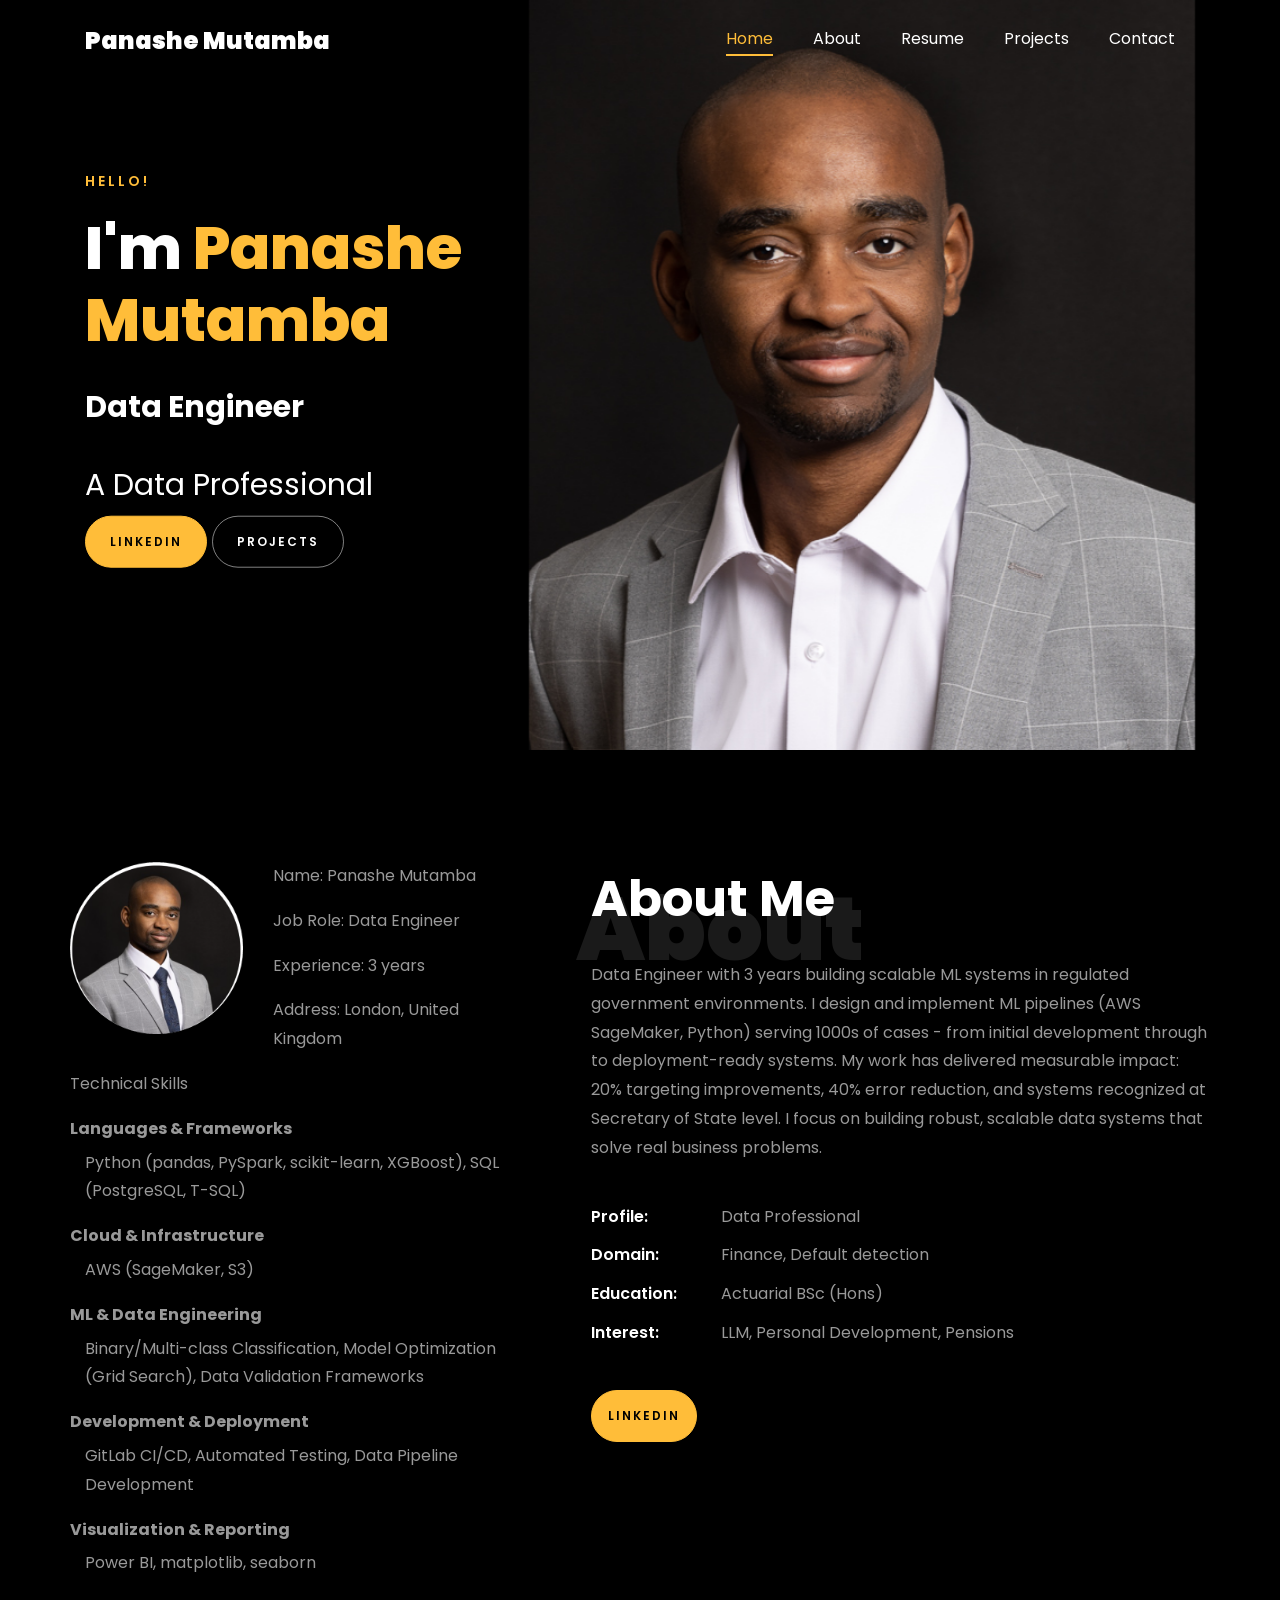
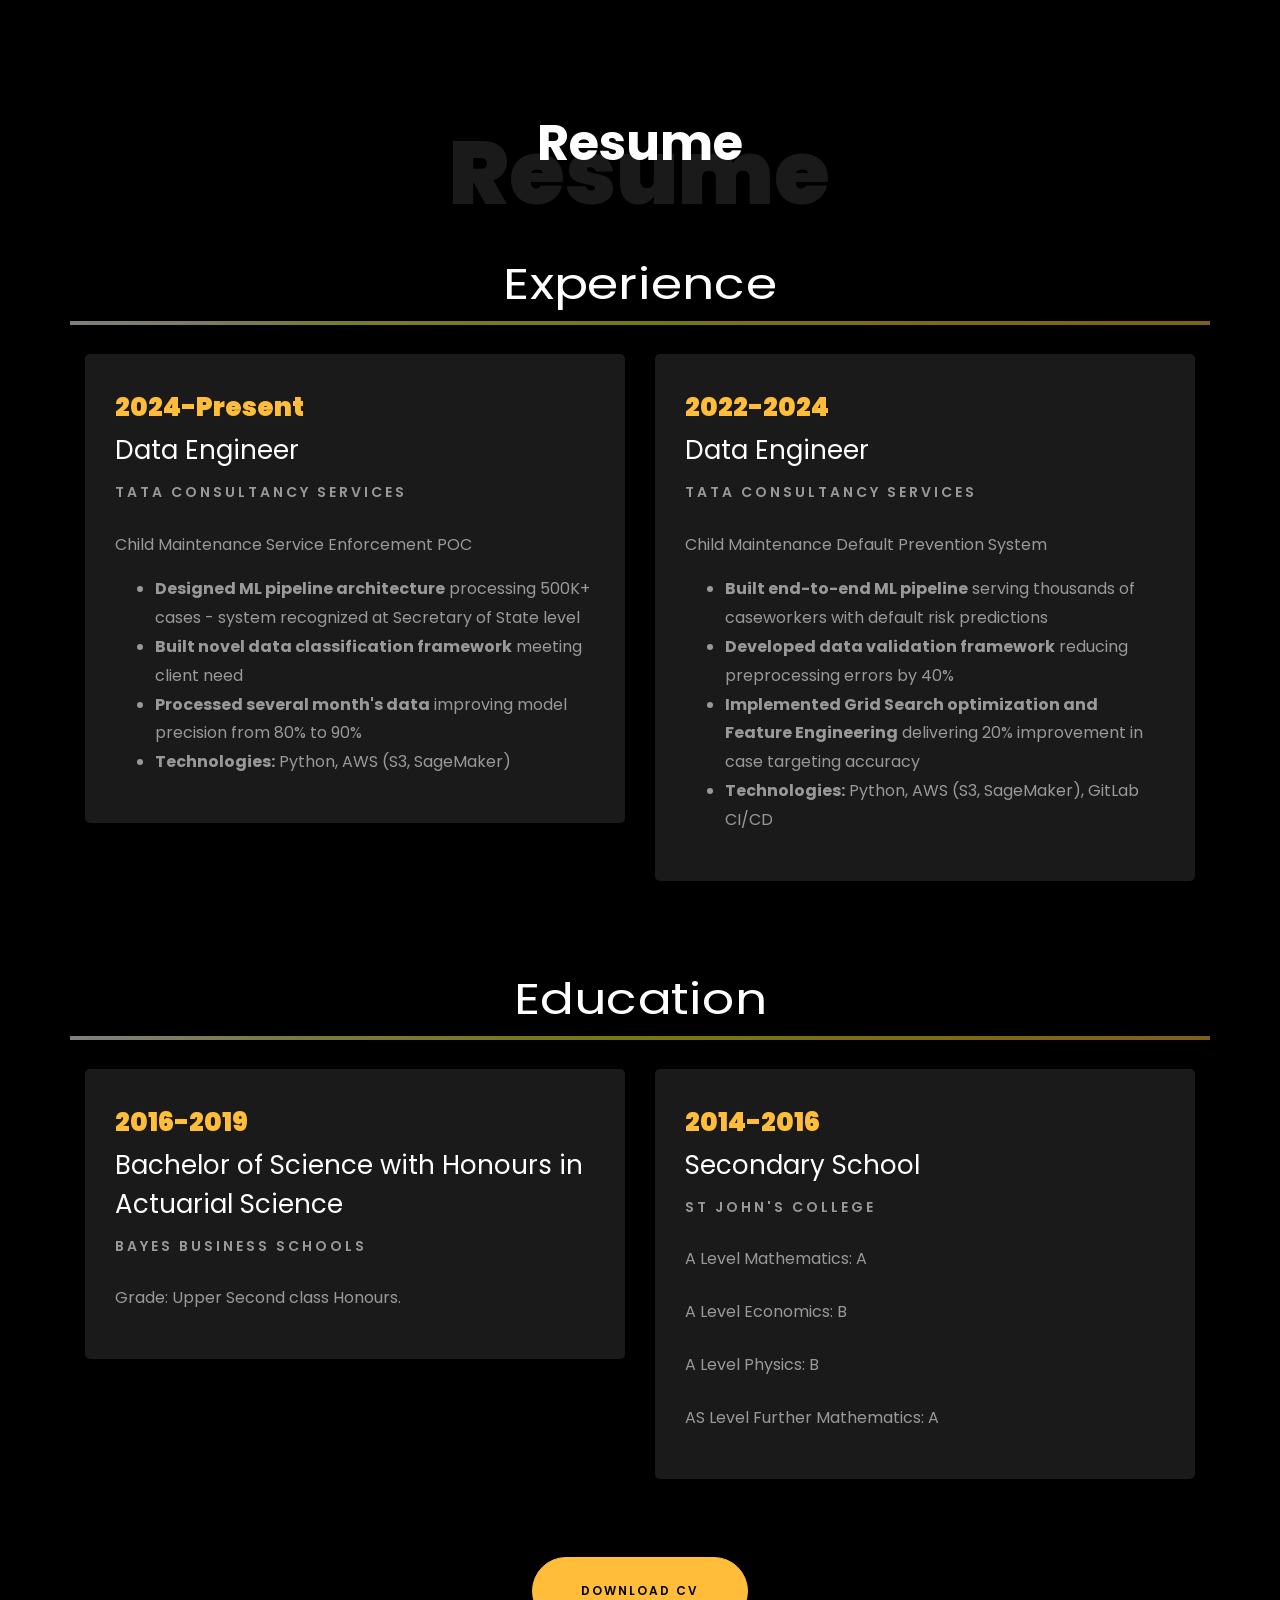
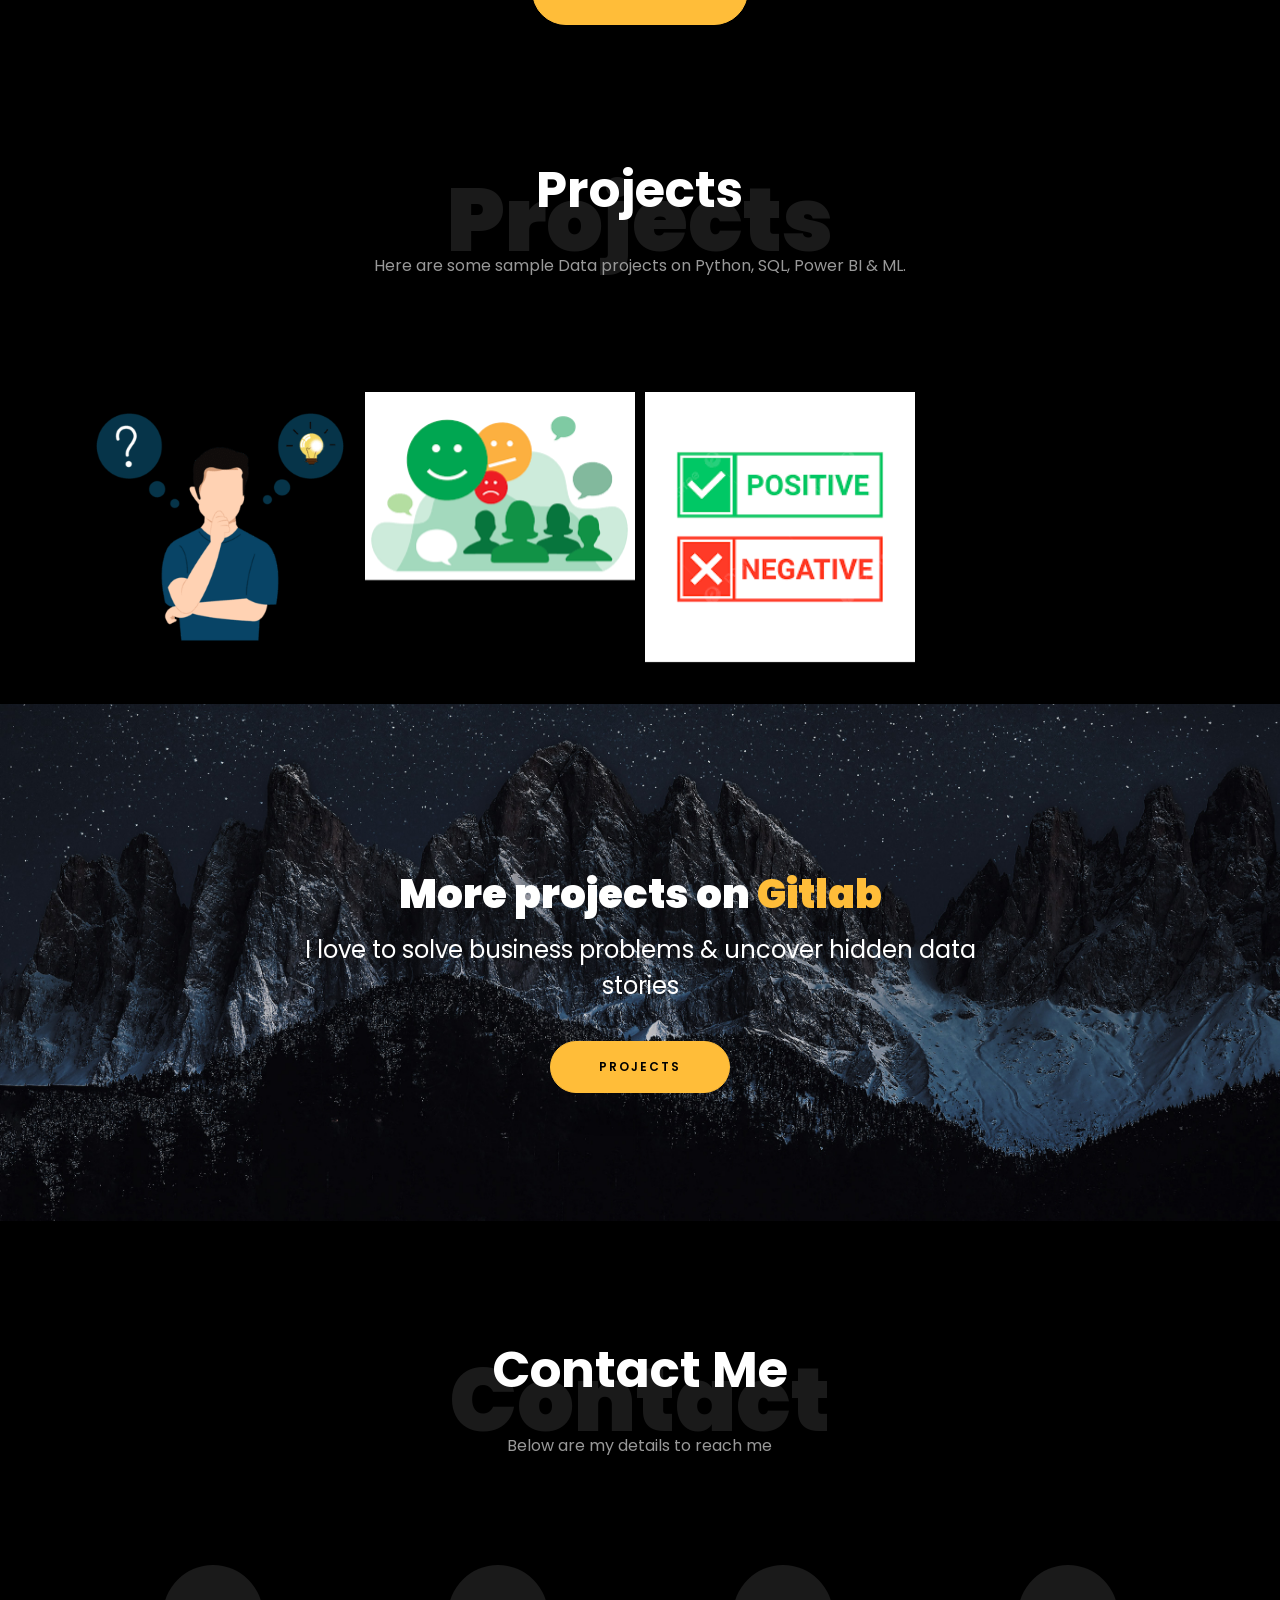
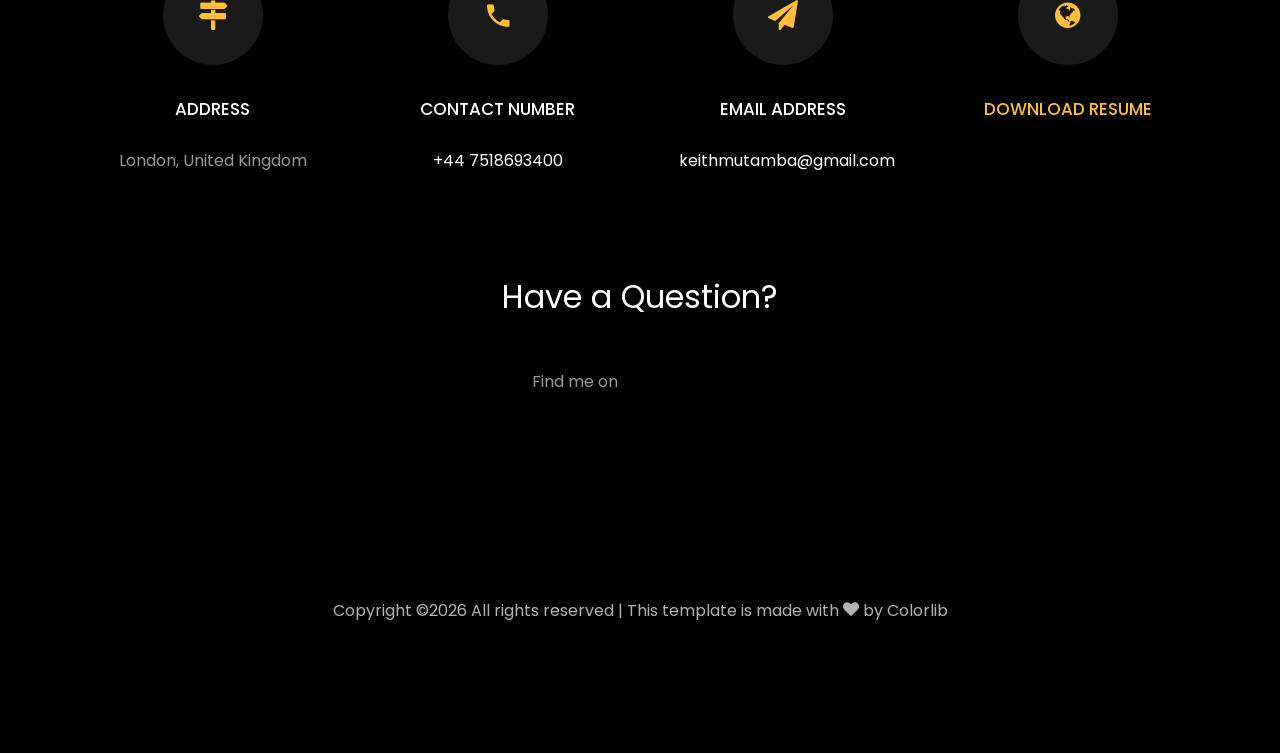
==== index.html @ e5b7847e "Update index.html" ====
<!DOCTYPE html>
<html lang="en">
  <head>
    <title>Panashe Mutamba Portfolio</title>
    <meta charset="utf-8">
    <meta name="viewport" content="width=device-width, initial-scale=1, shrink-to-fit=no">
    
    <link href="https://fonts.googleapis.com/css?family=Poppins:100,200,300,400,500,600,700,800,900" rel="stylesheet">

    <link rel="stylesheet" href="css/open-iconic-bootstrap.min.css">
    <link rel="stylesheet" href="css/animate.css">
    
    <link rel="stylesheet" href="css/owl.carousel.min.css">
    <link rel="stylesheet" href="css/owl.theme.default.min.css">
    <link rel="stylesheet" href="css/magnific-popup.css">

    <link rel="stylesheet" href="css/aos.css">

    <link rel="stylesheet" href="css/ionicons.min.css">
    
    <link rel="stylesheet" href="css/flaticon.css">
    <link rel="stylesheet" href="css/icomoon.css">
    <link rel="stylesheet" href="css/style.css">



<style>

	/*======================================
	//--//-->   ABOUT
	======================================*/

	.about-mf .box-shadow-full {
	  padding-top: 4rem;
	  padding-bottom: 4rem;
	}

	.about-mf .about-img {
	  margin-bottom: 2rem;
	}

	.about-mf .about-img img {
	  margin-left: 10px;
	}


	.skill-mf .progress {
	  /* background-color: #cde1f8; */
	  margin: .5rem 0 1.2rem 0;
	  border-radius: 0;
	  height: .7rem;
	}

	.skill-mf .progress .progress-bar {
	  height: .7rem;
	  background-color: #ffbd39;
	}


	/* Animation styles */
	#typing-animation {
	  position: relative;
	  font-size: 30px;
	  font-weight: bold;
	  color: rgb(255, 255, 255);
	  overflow: hidden;
	  white-space: nowrap;
	  animation: typing 3s steps(20, end) infinite;
	}

	#typing-animation:before {
	  content: "";
	  /* position: absolute; */
	  top: 0;
	  left: 0;
	  width: 0;
	  height: 100%;
	  background-color: #ccc;
	  animation: typing-cursor 0.5s ease-in-out infinite;
	}

	@keyframes typing {
	  from {
	    width: 0;
	  }
	  to {
	    width: 100%;
	  }
	}

	@keyframes typing-cursor {
	  from {
	    width: 5px;
	  }
	  to {
	    width: 0;
	  }
	}


	/* project image zoom effect */

	.zoom-effect {
	  overflow: hidden;
	  transition: transform 0.3s ease-out;
	}

	.zoom-effect:hover {
	  transform: scale(1.1);
	}


</style>


  </head>
  <body data-spy="scroll" data-target=".site-navbar-target" data-offset="300">
	  
	  
    <nav class="navbar navbar-expand-lg navbar-dark ftco_navbar ftco-navbar-light site-navbar-target" id="ftco-navbar">
	    <div class="container">
	      <a class="navbar-brand" href="index.html">Panashe Mutamba</a>
	      <button class="navbar-toggler js-fh5co-nav-toggle fh5co-nav-toggle" type="button" data-toggle="collapse" data-target="#ftco-nav" aria-controls="ftco-nav" aria-expanded="false" aria-label="Toggle navigation">
	        <span class="oi oi-menu"></span> Menu
	      </button>

	      <div class="collapse navbar-collapse" id="ftco-nav">
	        <ul class="navbar-nav nav ml-auto">
	          <li class="nav-item"><a href="#home-section" class="nav-link"><span>Home</span></a></li>
	          <li class="nav-item"><a href="#about-section" class="nav-link"><span>About</span></a></li>
	          <li class="nav-item"><a href="#resume-section" class="nav-link"><span>Resume</span></a></li>
	          <li class="nav-item"><a href="#project-section" class="nav-link"><span>Projects</span></a></li>
	          <li class="nav-item"><a href="#contact-section" class="nav-link"><span>Contact</span></a></li>
	        </ul>
	      </div>
	    </div>
	  </nav>
	  <section id="home-section" class="hero">
		  <div class="home-slider  owl-carousel">
	       <div class="slider-item ">
	      	<div class="overlay"></div>
	         <div class="container">
	          <div class="row d-md-flex no-gutters slider-text align-items-end justify-content-end" data-scrollax-parent="true">
	          	<div class="one-third js-fullheight order-md-last img" style="background-image:url(./bg_2.jpg);">
	          	 <div class="overlay"></div>
	          	</div>
		          <div class="one-forth d-flex  align-items-center ftco-animate" data-scrollax=" properties: { translateY: '70%' }">
		          	<div class="text">
		          		<span class="subheading">Hello!</span>
			            <h1 class="mb-4 mt-3">I'm <span>Panashe Mutamba</span></h1>

						<!-- Element to contain animated typing -->
						<span id="typing-animation"></span>

						<script>

						// Initialize the typing animation
						const typingAnimationElement = document.getElementById('typing-animation');

						// Create an array of typing text
						const typingTexts = [
						'Data Engineer',
						'ML Systems Builder',
						'Always learning',
						];

						// Create a function to display the typing animation for a given text
						function playTypingAnimation(text) {
						// Loop through each character and add it to the element
						for (let i = 0; i < text.length; i++) {
							setTimeout(() => {
							typingAnimationElement.textContent += text[i];
							}, i * 200); // Increase the delay to slow down the typing animation
						}

						// Once the animation is complete, reset the text and start over
						setTimeout(() => {
							typingAnimationElement.textContent = '';
							playTypingAnimation(typingTexts[(typingTexts.indexOf(text) + 1) % typingTexts.length]);
						}, text.length * 200);
						}

						// Start the typing animation loop
						playTypingAnimation(typingTexts[0]);

						</script>

						<br>
						<br>
			            <h2>A Data Professional</h2>
						<!-- <h2 class="d-flex" style="margin-bottom: 0">With over 5 years of experience</h2> -->
						<!-- <br> -->
			            <p><a href="https://www.linkedin.com/in/panashe-mutamba-51619b173" class="btn btn-primary py-3 px-4">LinkedIn</a> 
							<a href="https://gitlab.com/keithmutamba/" class="btn btn-white btn-outline-white py-3 px-4">Projects</a></p>
		            </div>
		          </div>
	        	</div>
	        </div>
	      </div>
		</div>
    </section>



    <section class="ftco-about img ftco-section ftco-no-pb" id="about-section">
    	<div class="container">
			<div class="row">
				<div class="row d-flex align-items-stretch">
				<!-- <div class="row d-flex"> -->
					<div class="col-md-6 col-lg-5 d-flex">
						<div class="img-about img d-flex align-items-stretch">
							<div class="overlay">
								<div class="row">
									<div class="col-sm-6 col-md-5">
									  <div class="about-img">
										<img src="./about-me.png" class="img-fluid rounded b-shadow-a" alt="">
									  </div>
									</div>
									<!-- Details next to profile image -->
									<div class="col-sm-6 col-md-7">
									  <div class="about-info">
										<p><span class="title-s">Name: </span> <span>Panashe Mutamba</span></p>
										<p><span class="title-s">Job Role: </span> <span>Data Engineer</span></p>
										<p><span class="title-s">Experience: </span> <span>3 years</span></p>
										<p><span class="title-s">Address: </span> <span>London, United Kingdom</span></p>
									  </div>
									</div>
								  </div>

								<div class="skill-mf">
									<p class="title-s">Technical Skills</p>
    
									    <span><strong>Languages & Frameworks</strong></span>
									    <p style="margin-left: 15px; margin-top: 5px;">Python (pandas, PySpark, scikit-learn, XGBoost), SQL (PostgreSQL, T-SQL)</p>
									    
									    <span><strong>Cloud & Infrastructure</strong></span>
									    <p style="margin-left: 15px; margin-top: 5px;">AWS (SageMaker, S3)</p>
									    
									    <span><strong>ML & Data Engineering</strong></span>
									    <p style="margin-left: 15px; margin-top: 5px;">Binary/Multi-class Classification, Model Optimization (Grid Search), Data Validation Frameworks</p>
									    
									    <span><strong>Development & Deployment</strong></span>
									    <p style="margin-left: 15px; margin-top: 5px;">GitLab CI/CD, Automated Testing, Data Pipeline Development</p>
									    
									    <span><strong>Visualization & Reporting</strong></span>
									    <p style="margin-left: 15px; margin-top: 5px;">Power BI, matplotlib, seaborn</p>

								</div>
							</div>
						</div>
					</div>
					
					<div class="col-md-6 col-lg-7 pl-lg-5 pb-5">
						<div class="row justify-content-start pb-3">
							<div class="col-md-12 heading-section ftco-animate">
								
								<h1 class="big">About</h1>
								<h2 class="mb-4">About Me</h2>
								
								<p>Data Engineer with 3 years building scalable ML systems in regulated 
government environments. I design and implement ML pipelines (AWS SageMaker, Python) serving 1000s of cases - from initial development through to deployment-ready 
systems. My work has delivered measurable impact: 20% targeting improvements, 40% error 
reduction, and systems recognized at Secretary of State level. I focus on building robust, 
scalable data systems that solve real business problems.</p>
								<ul class="about-info mt-4 px-md-0 px-2">
									<li class="d-flex"><span>Profile:</span> <span>Data Professional</span></li>
									<li class="d-flex"><span>Domain:</span> <span>Finance, Default detection</span></li>
									<li class="d-flex"><span>Education:</span> <span>Actuarial BSc (Hons)</span></li>
									<li class="d-flex"><span>Interest:</span> <span>LLM, Personal Development, Pensions</span></li>
									
								</ul>
							</div>
						</div>


						<div class="counter-wrap ftco-animate d-flex mt-md-3">
							<div class="text">
								
								<p><a href="https://www.linkedin.com/in/panashe-mutamba-51619b173" class="btn btn-primary py-3 px-3">LinkedIn</a></p>
							</div>
						</div>
					</div>
				</div>
			</div>
		</div>
    </section>



	
    <section class="ftco-section ftco-no-pb" id="resume-section">
    	<div class="container">
    		<div class="row justify-content-center pb-5">
          <div class="col-md-10 heading-section text-center ftco-animate">
          	<h1 class="big big-2">Resume</h1>
            <h2 class="mb-4">Resume</h2>

		           
           </div>
        </div>

			<div class="row">
				<h1 class="big-4">Experience</h1>
				<div class="underline"></div>
			</div>
			<br>
			
			<div class="row">
					<div class="col-md-6">
						<div class="resume-wrap ftco-animate">
							<span class="date">2024-Present</span>
							<h2>Data Engineer</h2>
							<span class="position">Tata Consultancy Services</span>
							<p class="mt-4">Child Maintenance Service Enforcement POC
								<ul>
									<li><strong>Designed ML pipeline architecture</strong> processing 500K+ cases - system recognized at Secretary of State level</li>
							        <li><strong>Built novel data classification framework</strong> meeting client need</li>
							        <li><strong>Processed several month's data</strong> improving model precision from 80% to 90%</li>
							        <li><strong>Technologies:</strong> Python, AWS (S3, SageMaker)</li>
								</ul>
							</p>
						</div>

					</div>

					<div class="col-md-6">
						<div class="resume-wrap ftco-animate">
							<span class="date">2022-2024</span>
							<h2>Data Engineer</h2>
							<span class="position">Tata Consultancy Services</span>
							<p class="mt-4"> Child Maintenance Default Prevention System  
								<ul>
							 <li><strong>Built end-to-end ML pipeline</strong> serving thousands of caseworkers with default risk predictions</li>
					        <li><strong>Developed data validation framework</strong> reducing preprocessing errors by 40%</li>
					        <li><strong>Implemented Grid Search optimization and Feature Engineering</strong> delivering 20% improvement in case targeting accuracy</li>
					        <li><strong>Technologies:</strong> Python, AWS (S3, SageMaker), GitLab CI/CD</li>
					 		
								</ul>
							</p>
						</div>

					</div>
				</div>

			<br>
			<br>

			<div class="row">
				<h1 class="big-4">Education</h1>
				<div class="underline"></div>
			</div>
			<br>
		
			<div class="row">
    			<div class="col-md-6">
    				<div class="resume-wrap ftco-animate">
    					<span class="date">2016-2019</span>
    					<h2>Bachelor of Science with Honours in Actuarial Science</h2>
    					<span class="position">Bayes Business Schools</span>
    					<p class="mt-4">Grade: Upper Second class Honours.</p>
    				</div>
    			</div>

    			<div class="col-md-6">
    				<div class="resume-wrap ftco-animate">
    					<span class="date">2014-2016</span>
    					<h2>Secondary School</h2>
    					<span class="position">St John's College</span>
    					<p class="mt-4">A Level Mathematics: A</p>
					<p class="mt-4">A Level Economics: B</p>
					<p class="mt-4">A Level Physics: B</p>
					<p class="mt-4">AS Level Further Mathematics: A</p>
    				</div>
				</div>
    		</div>

    		<div class="row justify-content-center mt-5">
    			<div class="col-md-6 text-center ftco-animate">
    				<p><a href="./panashe_mutamba_cv.pdf" class="btn btn-primary py-4 px-5">Download CV</a></p>
    			</div>
    		</div>
    	</div>
    </section>
  

    <section class="ftco-section" id="project-section">
      <div class="container">
        <div class="row justify-content-center mb-5 pb-5">
          <div class="col-md-7 heading-section text-center ftco-animate">
            <h1 class="big big-2">Projects</h1>
            <h2 class="mb-4">Projects</h2>
            <p>Here are some sample Data projects on Python, SQL, Power BI & ML.</p>
          </div>
        </div>
        <!-- CARDS GRID -->
        <div class="grid">

		
        	
				  <!-- CARD 1 -->
				  <div class="item">
				    <a href="https://gitlab.com/keithmutamba/nlp-tokenizer-analysis.git" class="d-block content set-custom-card">
		          <img src="images/thinking.png" class="img-fluid" alt="img">
		          <div class="set-overlay-card">
		           	<h3 class="heading set-f-25"><strong>NLP Review Token Analysi</strong></h3>
		          </div>
				 </a>
				  </div>
					  
				  <!-- CARD 2 -->
				  <div class="item">
				    <a href="https://gitlab.com/keithmutamba/llm-sentiment-analysis.gits" class="d-block content set-custom-card">
		          <img src="images/sentiment_analysis.png" class="img-fluid" alt="img">
		          <div class="set-overlay-card">
		           	<h3 class="heading set-f-25"><strong>LLM Review Sentiment Analysis</strong></h3>
		          </div>
				    </a>
				  </div>
				  <!-- CARD 3 -->
		                  <div class="item">
				    <a href="https://gitlab.com/keithmutamba/llm-sentiment-analysis-explainable-ai" class="d-block content set-custom-card">
		          <img src="images/positive_negative.png" class="img-fluid" alt="img">
		          <div class="set-overlay-card">
		           	<h3 class="heading set-f-25"><strong>LLM Review Sentiment Analysis Explainable AI</strong></h3>
		          </div>
				    </a>
				  </div>
				  
				  
				  
				</div>
	  	</div>
    </section>

	
	
	  <div class="ftco-section ftco-hireme img margin-top" style="background-image: url(images/bg_1.jpg)">
			<!-- <div class="container"> -->
				<div class="row justify-content-center">
					<div class="col-md-7 ftco-animate text-center">
						<h2>More projects on<span> Gitlab  </span> </h2>
						<div class="heading"> <h4> I love to solve business problems &amp; uncover hidden data stories </h4>
						<br>
						<p><a href="https://gitlab.com/keithmutamba/" class="btn btn-primary py-3 px-5">Projects</a></p>
						</div>
					</div>
				</div>
			<!-- </div> -->
		</div>
	</section>



    <section class="ftco-section contact-section ftco-no-pb" id="contact-section">
      <div class="container">
      	<div class="row justify-content-center mb-5 pb-3">
          <div class="col-md-7 heading-section text-center ftco-animate">
            <h1 class="big big-2">Contact</h1>
            <h2 class="mb-4">Contact Me</h2>
            <p>Below are my details to reach me</p>
          </div>
        </div>

        <div class="row d-flex contact-info mb-5">
          <div class="col-md-6 col-lg-3 d-flex ftco-animate">
          	<div class="align-self-stretch box p-4 text-center">
          		<div class="icon d-flex align-items-center justify-content-center">
          			<span class="icon-map-signs"></span>
          		</div>
          		<h3 class="mb-4">Address</h3>
	            <p>London, United Kingdom</p>
	          </div>
          </div>
          <div class="col-md-6 col-lg-3 d-flex ftco-animate">
          	<div class="align-self-stretch box p-4 text-center">
          		<div class="icon d-flex align-items-center justify-content-center">
          			<span class="icon-phone2"></span>
          		</div>
          		<h3 class="mb-4">Contact Number</h3>
	            <p><a href="tel://0101010101">+44 7518693400</a></p>
	          </div>
          </div>
          <div class="col-md-6 col-lg-3 d-flex ftco-animate">
          	<div class="align-self-stretch box p-4 text-center">
          		<div class="icon d-flex align-items-center justify-content-center">
          			<span class="icon-paper-plane"></span>
          		</div>
          		<h3 class="mb-4">Email Address</h3>
	            <p><a href="mailto:info@yoursite.com">keithmutamba@gmail.com</a></p>
	          </div>
          </div>
          <div class="col-md-6 col-lg-3 d-flex ftco-animate">
          	<div class="align-self-stretch box p-4 text-center">
          		<div class="icon d-flex align-items-center justify-content-center">
          			<span class="icon-globe"></span>
          		</div>
          		<h3 class="mb-4"><a href="./panashe_mutamba_cv.pdf">Download Resume</a></h3>
	           
	          </div>
          </div>

		  <div class="container">
			<br>
			<br>
			<div class="row justify-content-center">
				<div class="col-md-7 ftco-animate text-center">
					<h2>Have a<span> Question?  </span> </h2>
				</div>
			</div>
				<br>
					<ul class="ftco-footer-social list-unstyled d-flex justify-content-center align-items-center mb-0">
					  <li class="ftco-animate normal-txt">Find me on  </li>
					  <li class="ftco-animate"><a href="https://www.linkedin.com/in/panashe-mutamba-51619b173"><span class="icon-linkedin"></span></a></li>  
					  <li class="ftco-animate"><a href="https://gitlab.com/keithmutamba/"><span class="icon-gitlab"></span></a></li>  
					
					</ul>
				<br>
		   </div>
   </div>
 </section>


 
	
    <footer class="ftco-footer ftco-section">
		<div class="container">
		  <div class="row">
			<div class="col-md-12 text-center">
  
			  <p><!-- Link back to Colorlib can't be removed. Template is licensed under CC BY 3.0. -->
	Copyright &copy;<script>document.write(new Date().getFullYear());</script> All rights reserved | This template is made with <i class="icon-heart color-danger" aria-hidden="true"></i> by <a href="https://colorlib.com" target="_blank">Colorlib</a>
	<!-- Link back to Colorlib can't be removed. Template is licensed under CC BY 3.0. --></p>
			</div>
		  </div>
		</div>
	  </footer>


  <!-- loader -->
  <div id="ftco-loader" class="show fullscreen"><svg class="circular" width="48px" height="48px"><circle class="path-bg" cx="24" cy="24" r="22" fill="none" stroke-width="4" stroke="#eeeeee"/><circle class="path" cx="24" cy="24" r="22" fill="none" stroke-width="4" stroke-miterlimit="10" stroke="#F96D00"/></svg></div>


  <script src="js/jquery.min.js"></script>
  <script src="js/jquery-migrate-3.0.1.min.js"></script>
  <script src="js/popper.min.js"></script>
  <script src="js/bootstrap.min.js"></script>
  <script src="js/jquery.easing.1.3.js"></script>
  <script src="js/jquery.waypoints.min.js"></script>
  <script src="js/jquery.stellar.min.js"></script>
  <script src="js/owl.carousel.min.js"></script>
  <script src="js/jquery.magnific-popup.min.js"></script>
  <script src="js/aos.js"></script>
  <script src="js/jquery.animateNumber.min.js"></script>
  <script src="js/scrollax.min.js"></script>
  
  <script src="js/main.js"></script>
   <script>
   	function resizeGridItem(item){
		  grid = document.getElementsByClassName("grid")[0];
		  rowHeight = parseInt(window.getComputedStyle(grid).getPropertyValue('grid-auto-rows'));
		  rowGap = parseInt(window.getComputedStyle(grid).getPropertyValue('grid-row-gap'));
		  rowSpan = Math.ceil((item.querySelector('.content').getBoundingClientRect().height+rowGap)/(rowHeight+rowGap));
		    item.style.gridRowEnd = "span "+rowSpan;
		}

		function resizeAllGridItems(){
		  allItems = document.getElementsByClassName("item");
		  for(x=0;x<allItems.length;x++){
		    resizeGridItem(allItems[x]);
		  }
		}

		function resizeInstance(instance){
			item = instance.elements[0];
		  resizeGridItem(item);
		}

		window.onload = resizeAllGridItems();
		window.addEventListener("resize", resizeAllGridItems);

		allItems = document.getElementsByClassName("item");
		for(x=0;x<allItems.length;x++){
		  imagesLoaded( allItems[x], resizeInstance);
		}
   </script>
  </body>
</html>
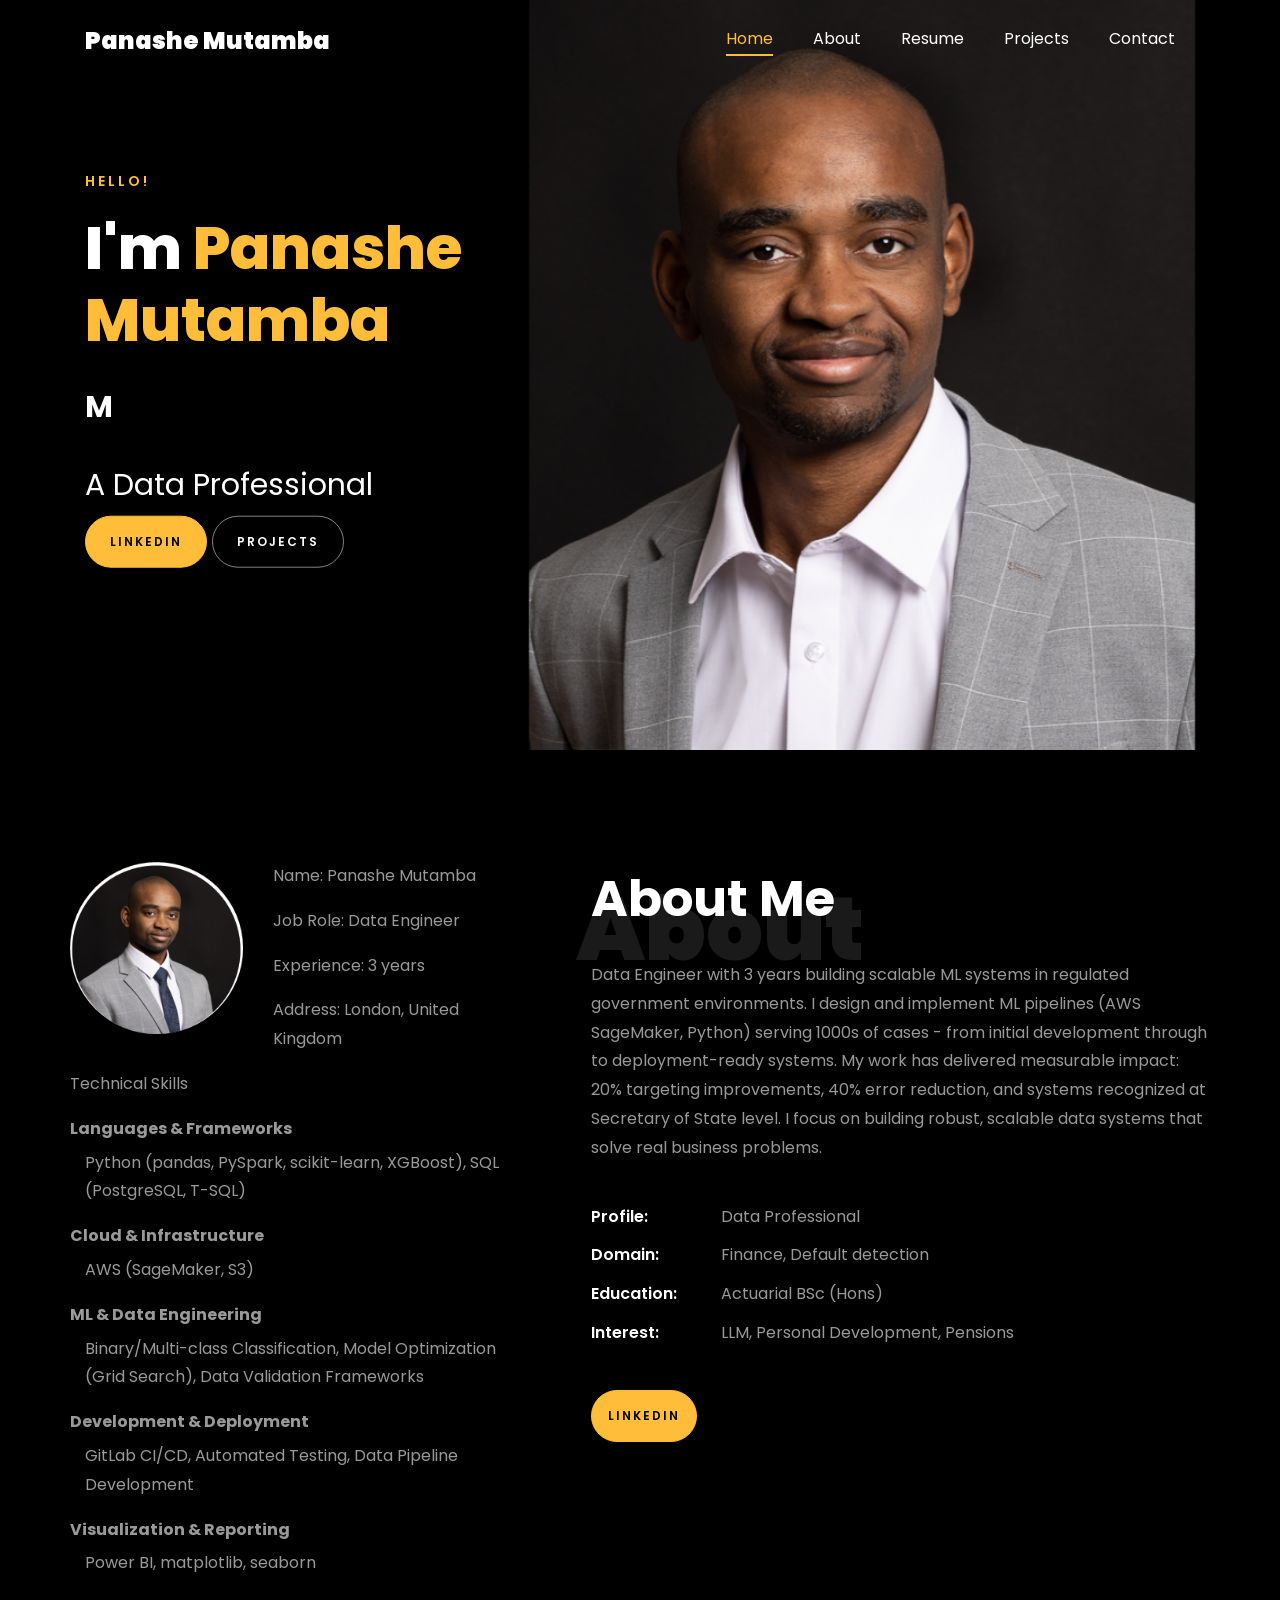
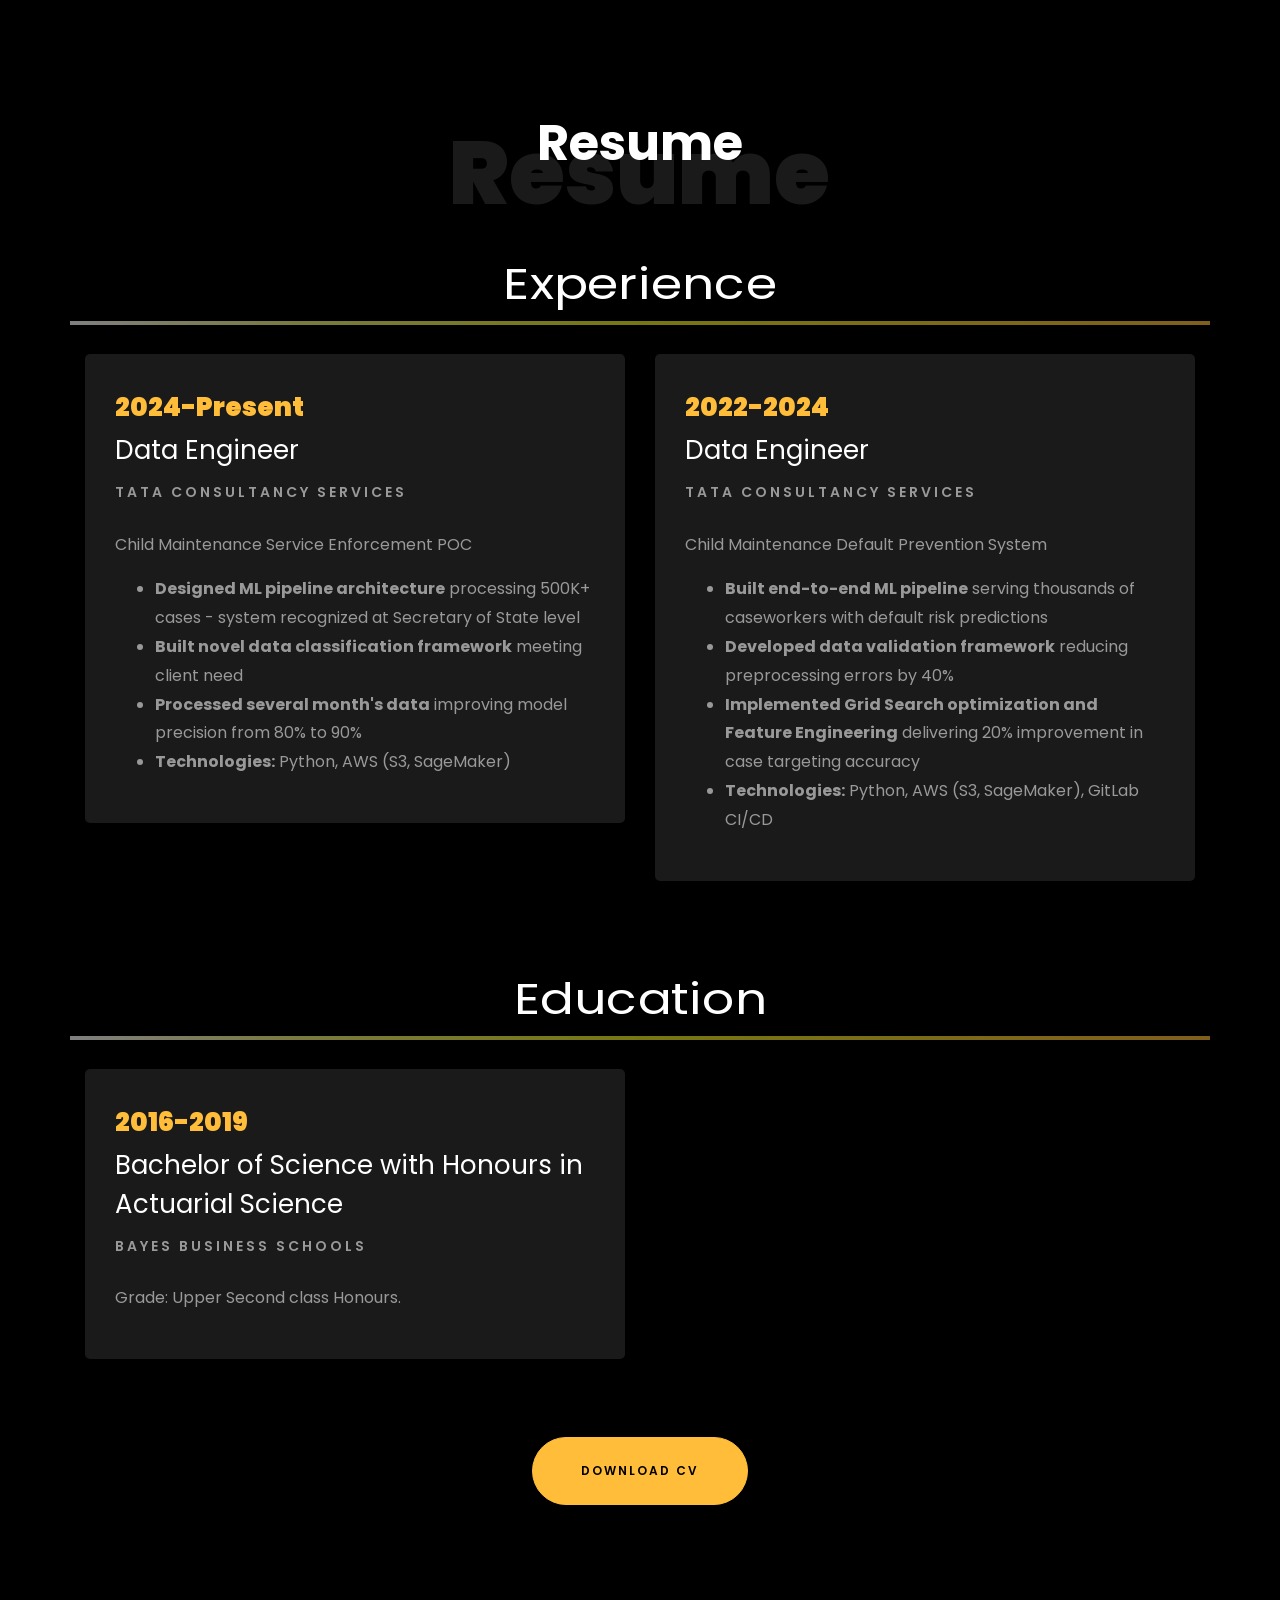
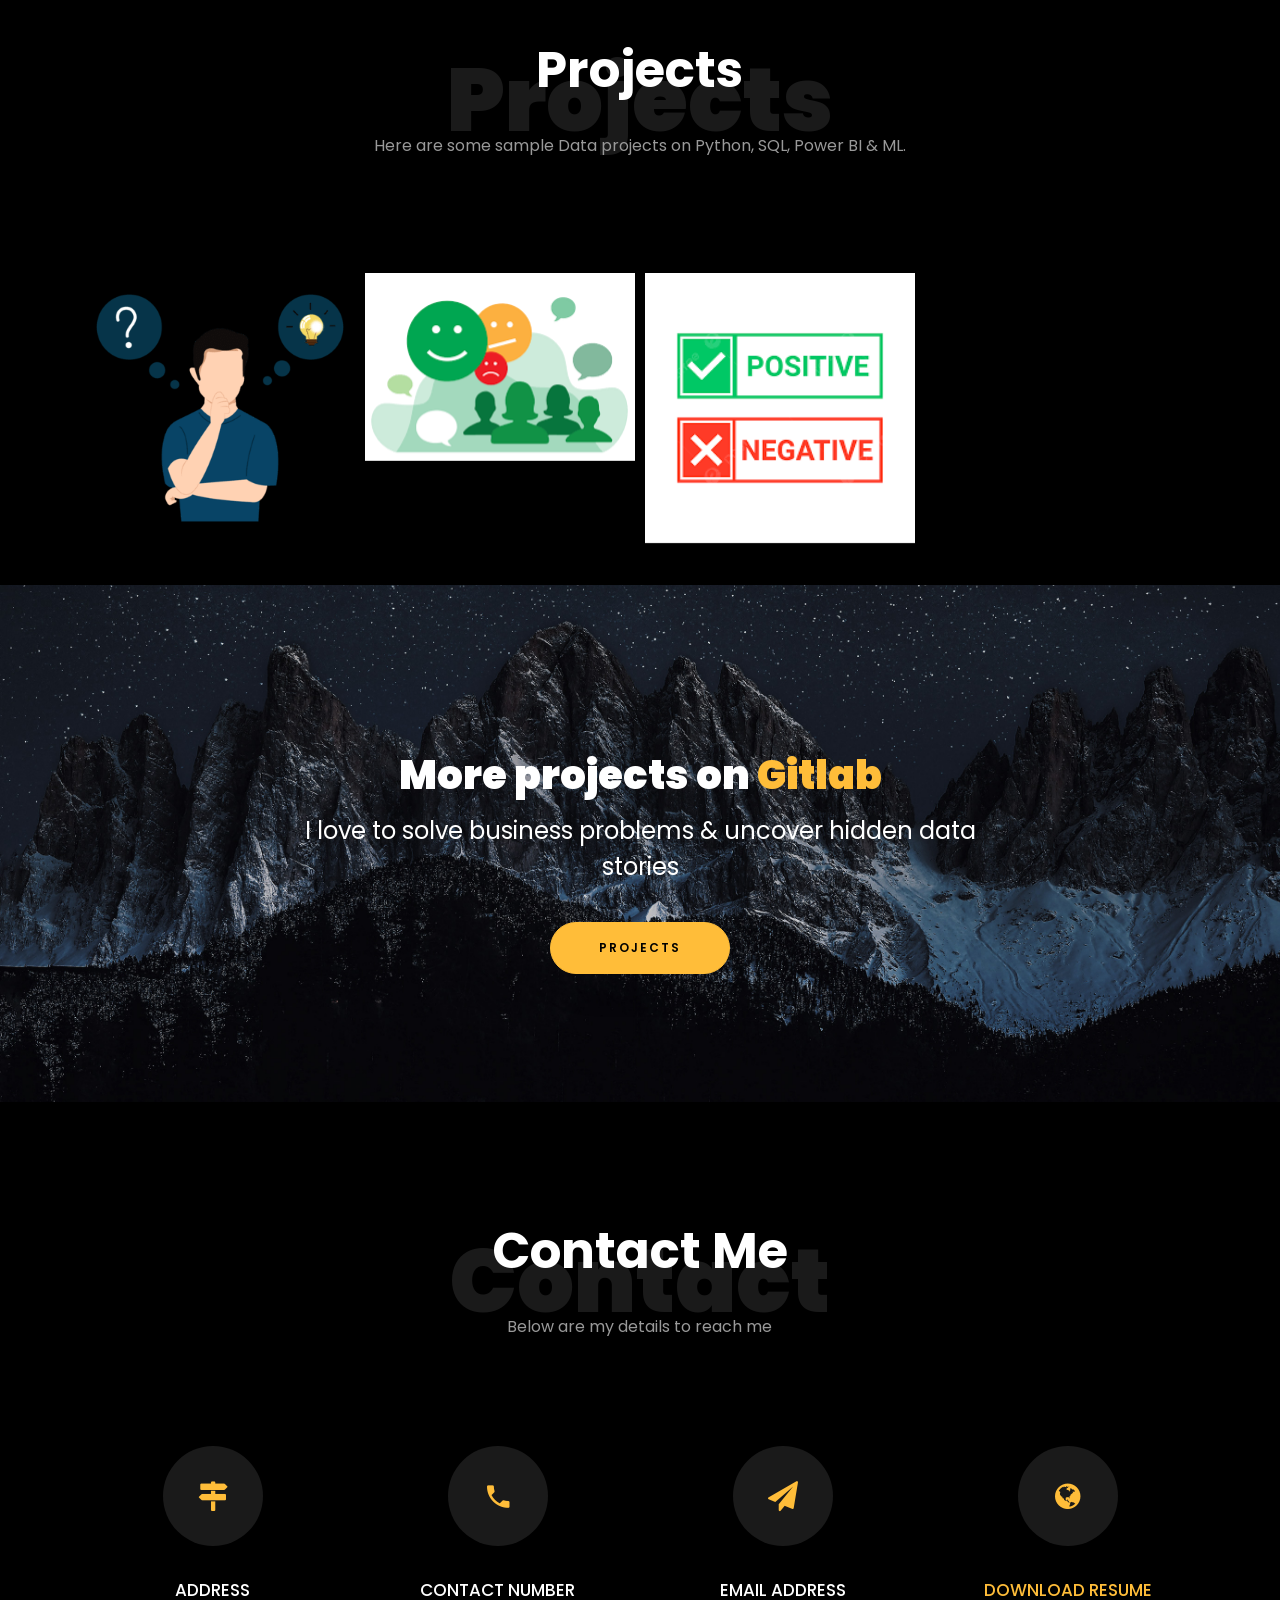
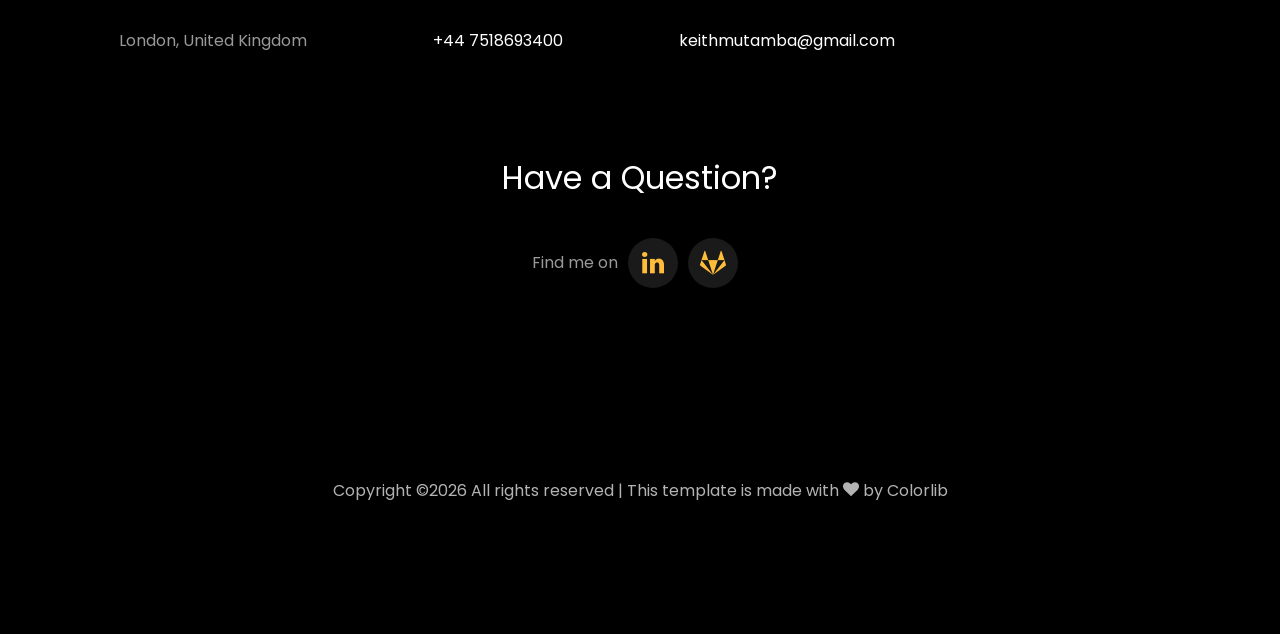
==== commit 02f3f906: "Update index.html" ====
--- a/index.html
+++ b/index.html
@@ -361,17 +361,7 @@
     				</div>
     			</div>
 
-    			<div class="col-md-6">
-    				<div class="resume-wrap ftco-animate">
-    					<span class="date">2014-2016</span>
-    					<h2>Secondary School</h2>
-    					<span class="position">St John's College</span>
-    					<p class="mt-4">A Level Mathematics: A</p>
-					<p class="mt-4">A Level Economics: B</p>
-					<p class="mt-4">A Level Physics: B</p>
-					<p class="mt-4">AS Level Further Mathematics: A</p>
-    				</div>
-				</div>
+    			
     		</div>
 
     		<div class="row justify-content-center mt-5">
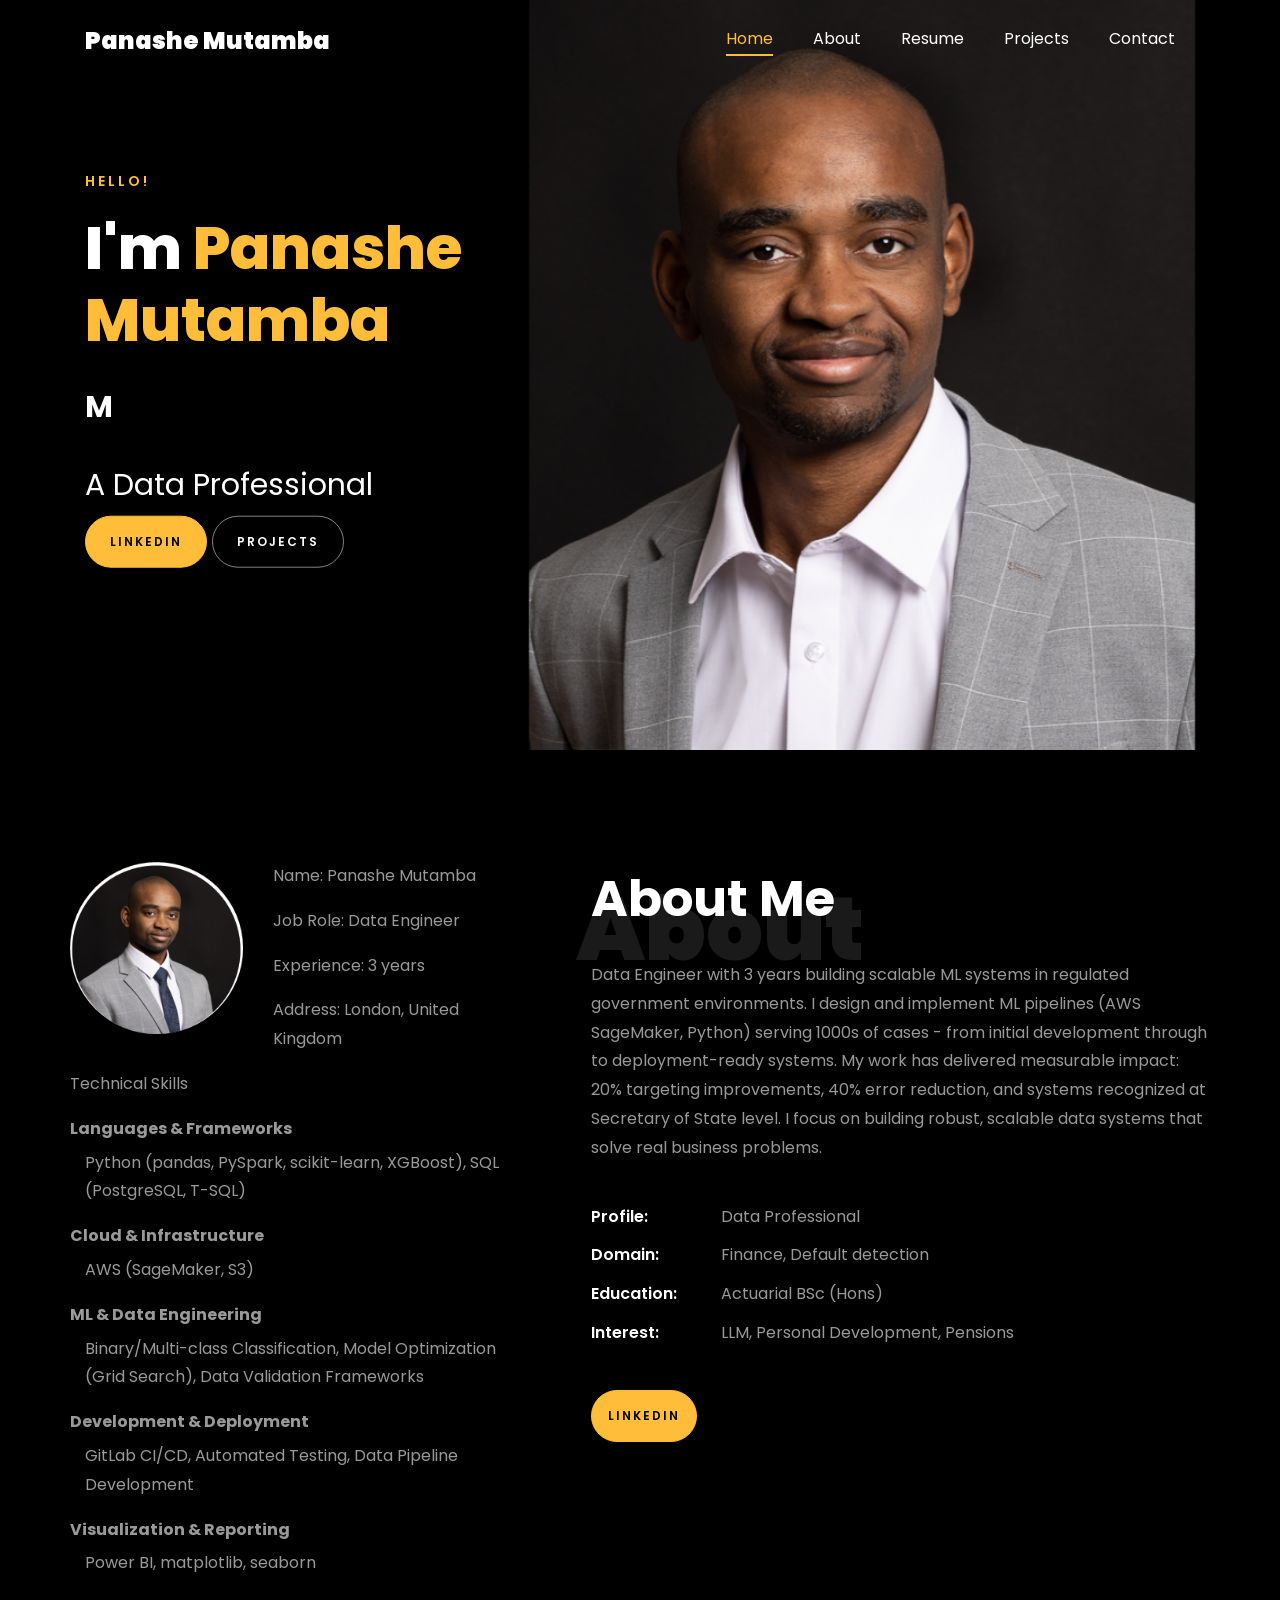
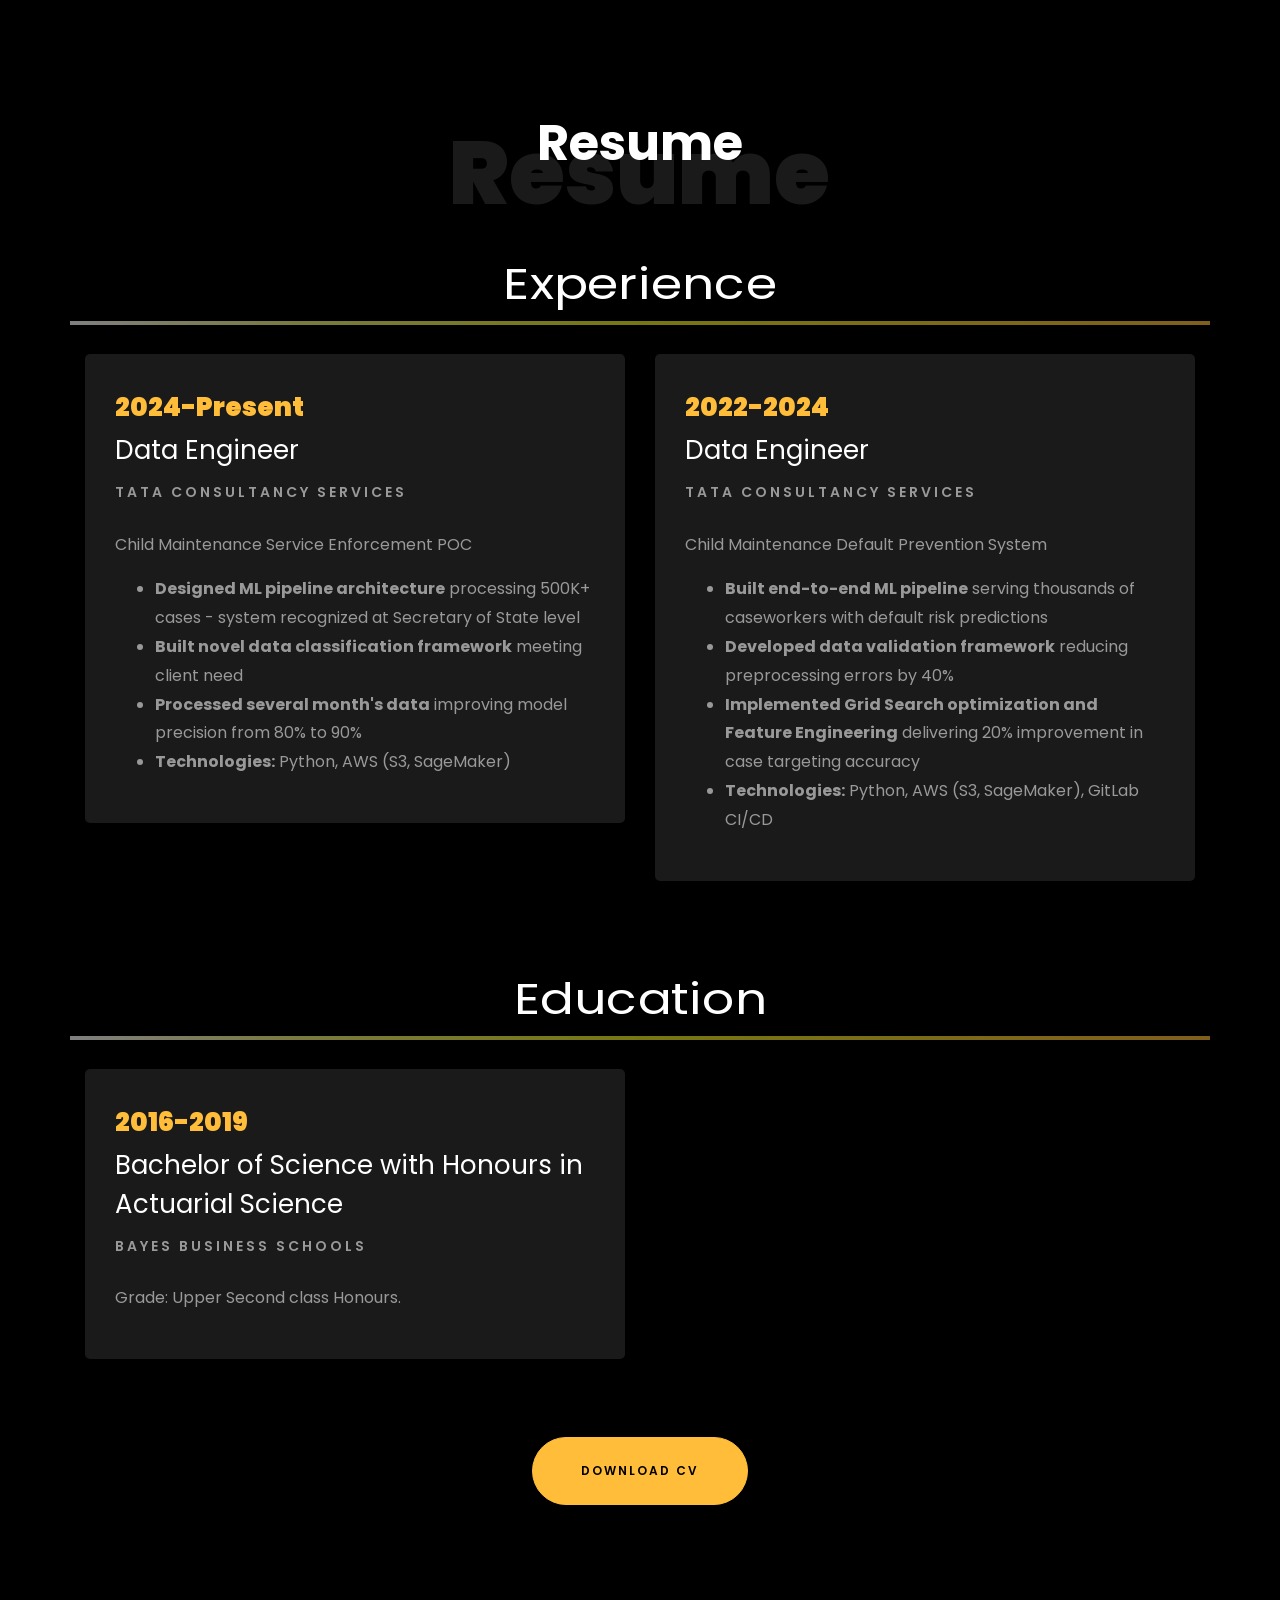
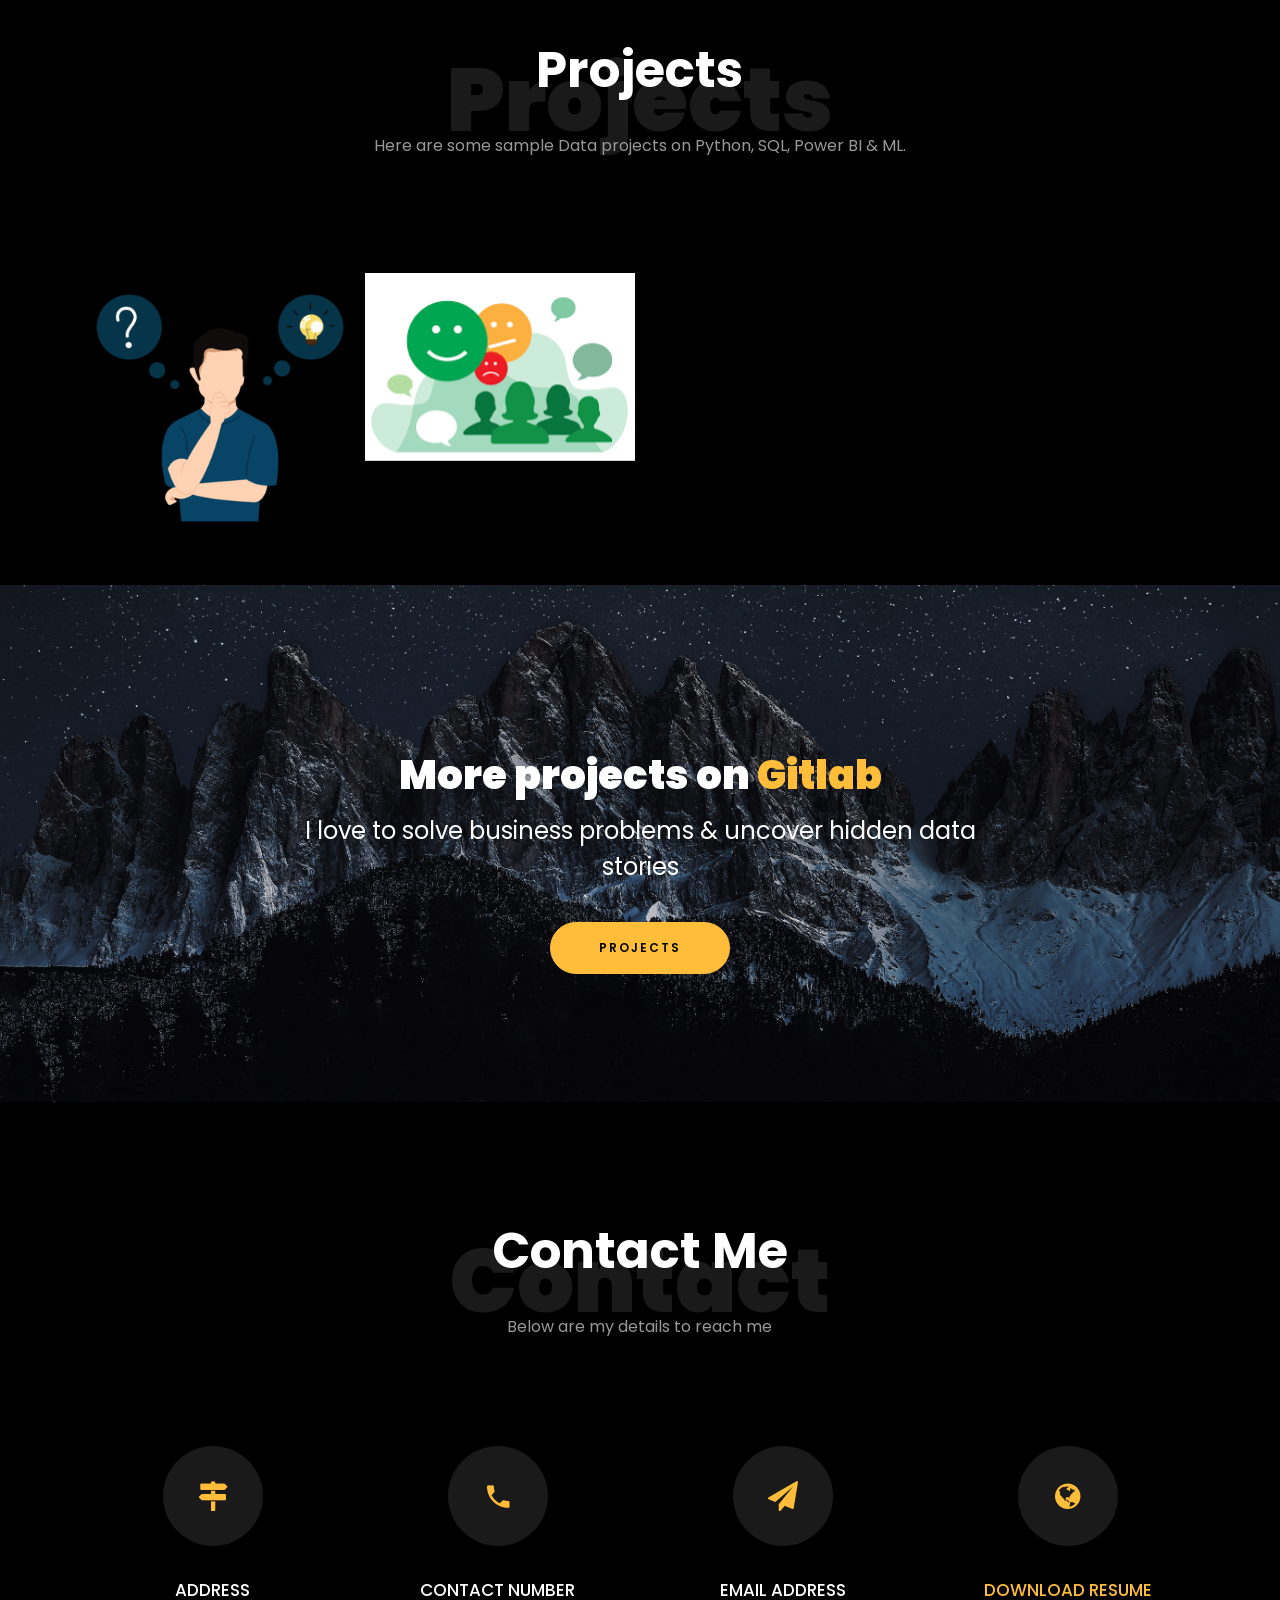
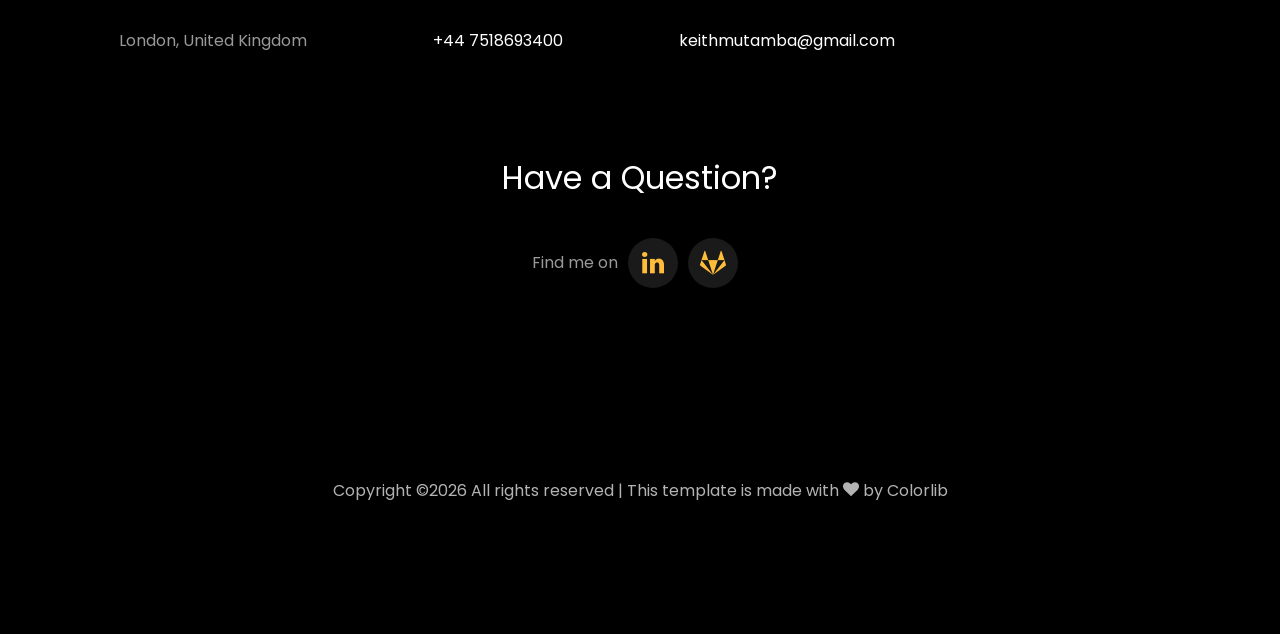
==== commit a92ea6d1: "Update index.html" ====
--- a/index.html
+++ b/index.html
@@ -392,7 +392,7 @@
 				    <a href="https://gitlab.com/keithmutamba/nlp-tokenizer-analysis.git" class="d-block content set-custom-card">
 		          <img src="images/thinking.png" class="img-fluid" alt="img">
 		          <div class="set-overlay-card">
-		           	<h3 class="heading set-f-25"><strong>NLP Review Token Analysi</strong></h3>
+		           	<h3 class="heading set-f-25"><strong>LLM AI Agent</strong></h3>
 		          </div>
 				 </a>
 				  </div>
@@ -402,19 +402,11 @@
 				    <a href="https://gitlab.com/keithmutamba/llm-sentiment-analysis.gits" class="d-block content set-custom-card">
 		          <img src="images/sentiment_analysis.png" class="img-fluid" alt="img">
 		          <div class="set-overlay-card">
-		           	<h3 class="heading set-f-25"><strong>LLM Review Sentiment Analysis</strong></h3>
+		           	<h3 class="heading set-f-25"><strong>LLM RAG Implementation</strong></h3>
 		          </div>
 				    </a>
 				  </div>
-				  <!-- CARD 3 -->
-		                  <div class="item">
-				    <a href="https://gitlab.com/keithmutamba/llm-sentiment-analysis-explainable-ai" class="d-block content set-custom-card">
-		          <img src="images/positive_negative.png" class="img-fluid" alt="img">
-		          <div class="set-overlay-card">
-		           	<h3 class="heading set-f-25"><strong>LLM Review Sentiment Analysis Explainable AI</strong></h3>
-		          </div>
-				    </a>
-				  </div>
+				  
 				  
 				  
 				  
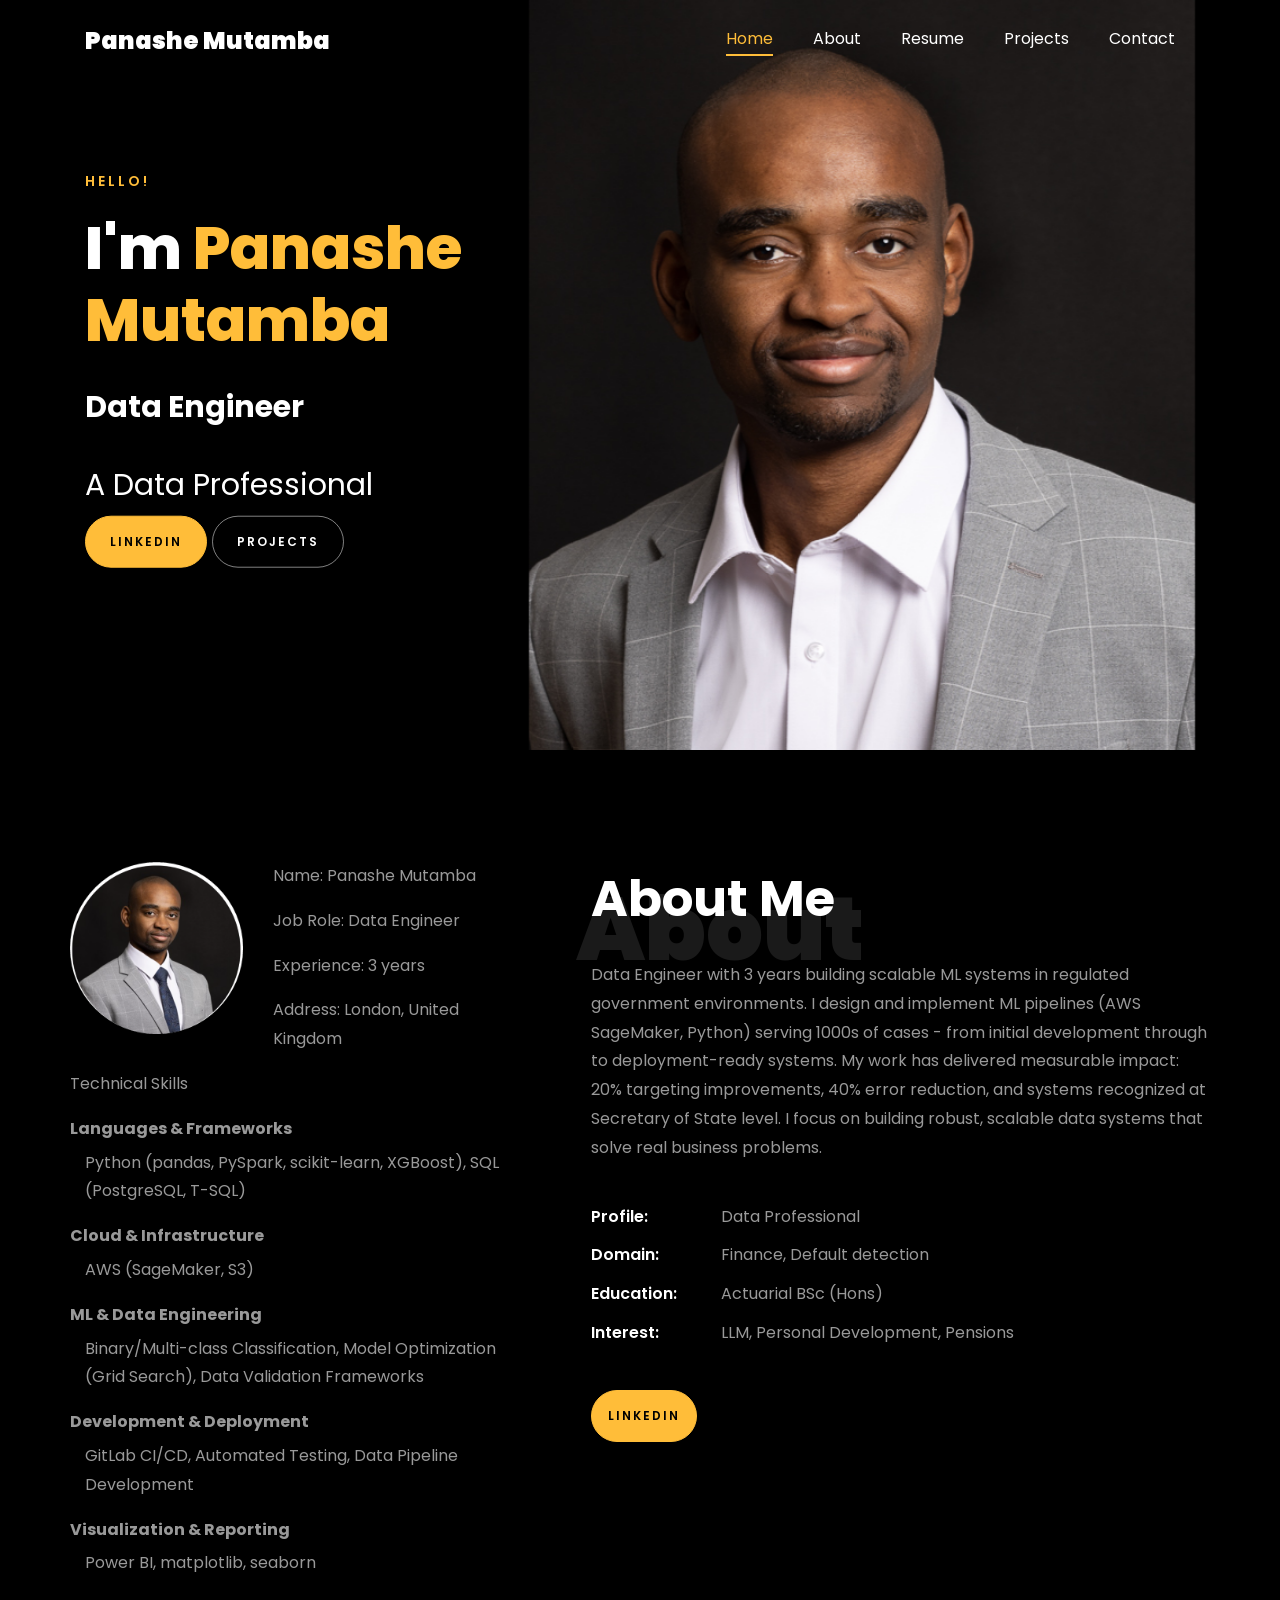
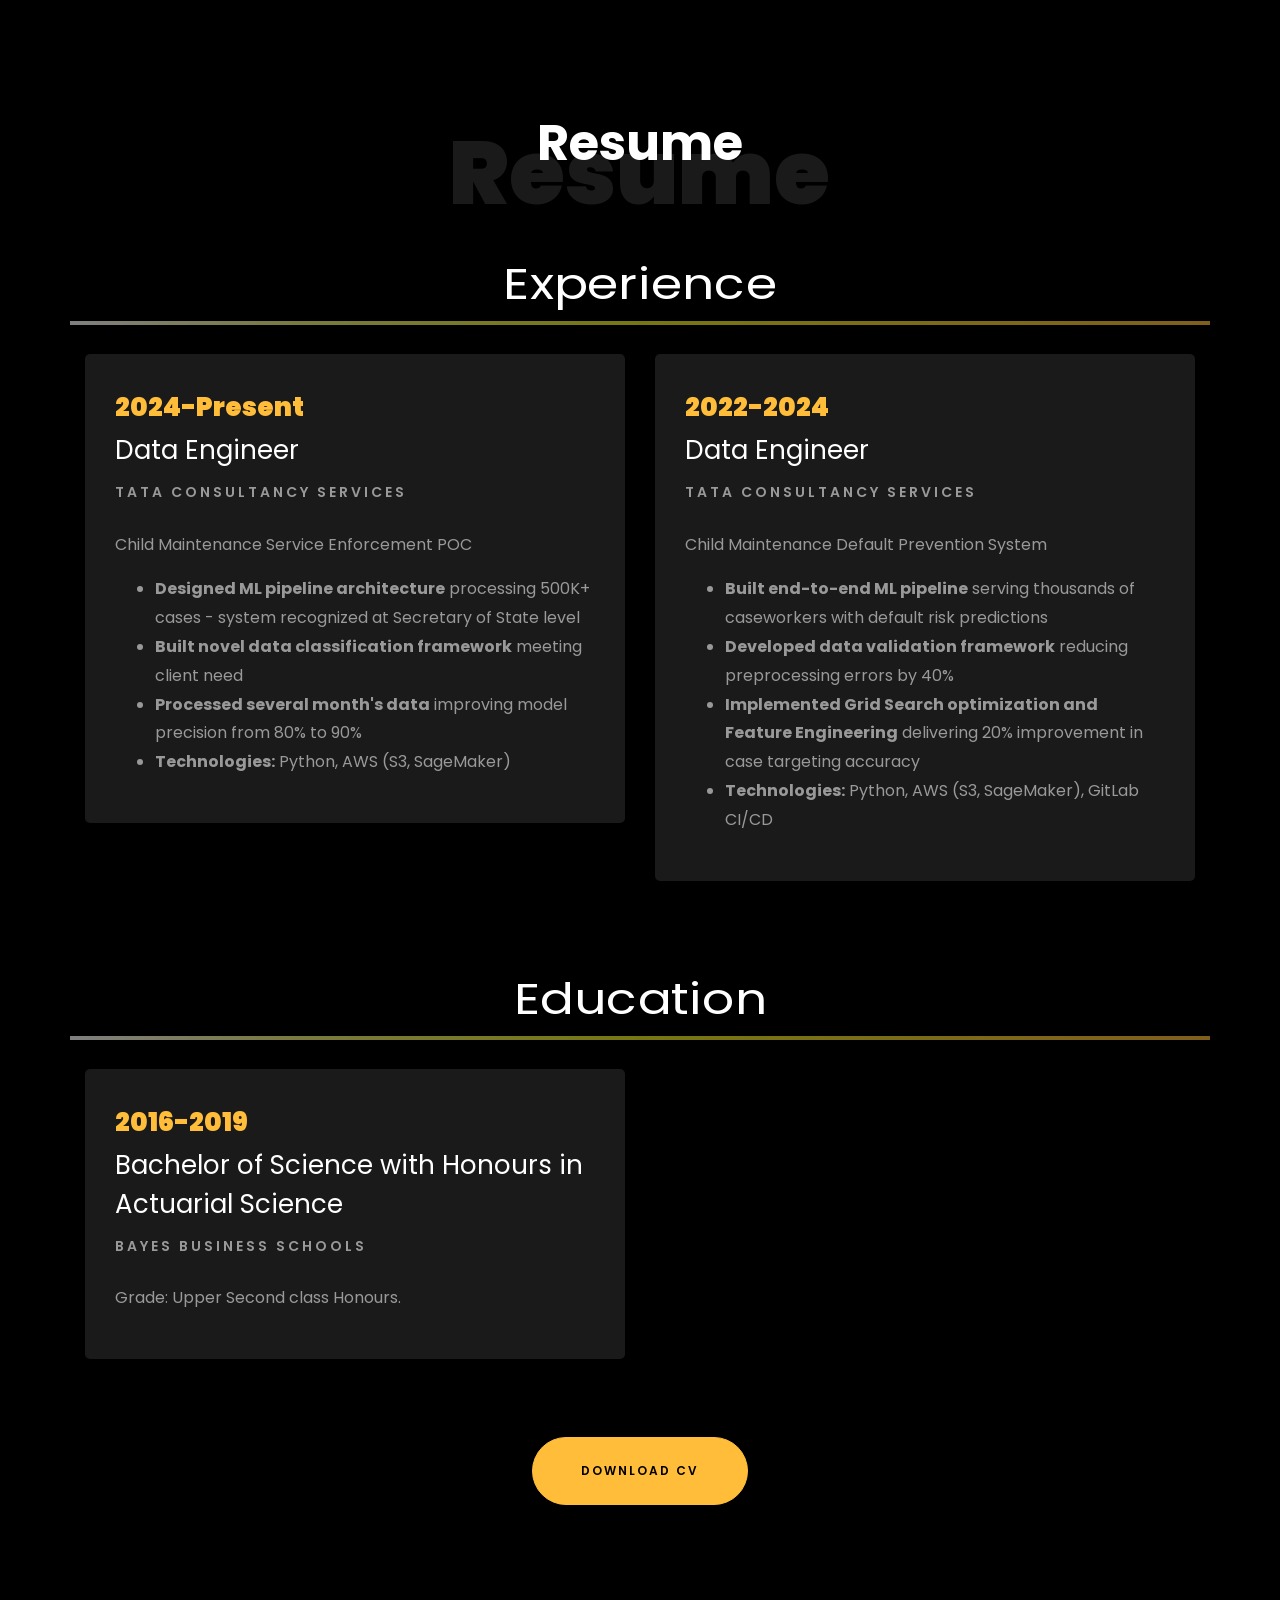
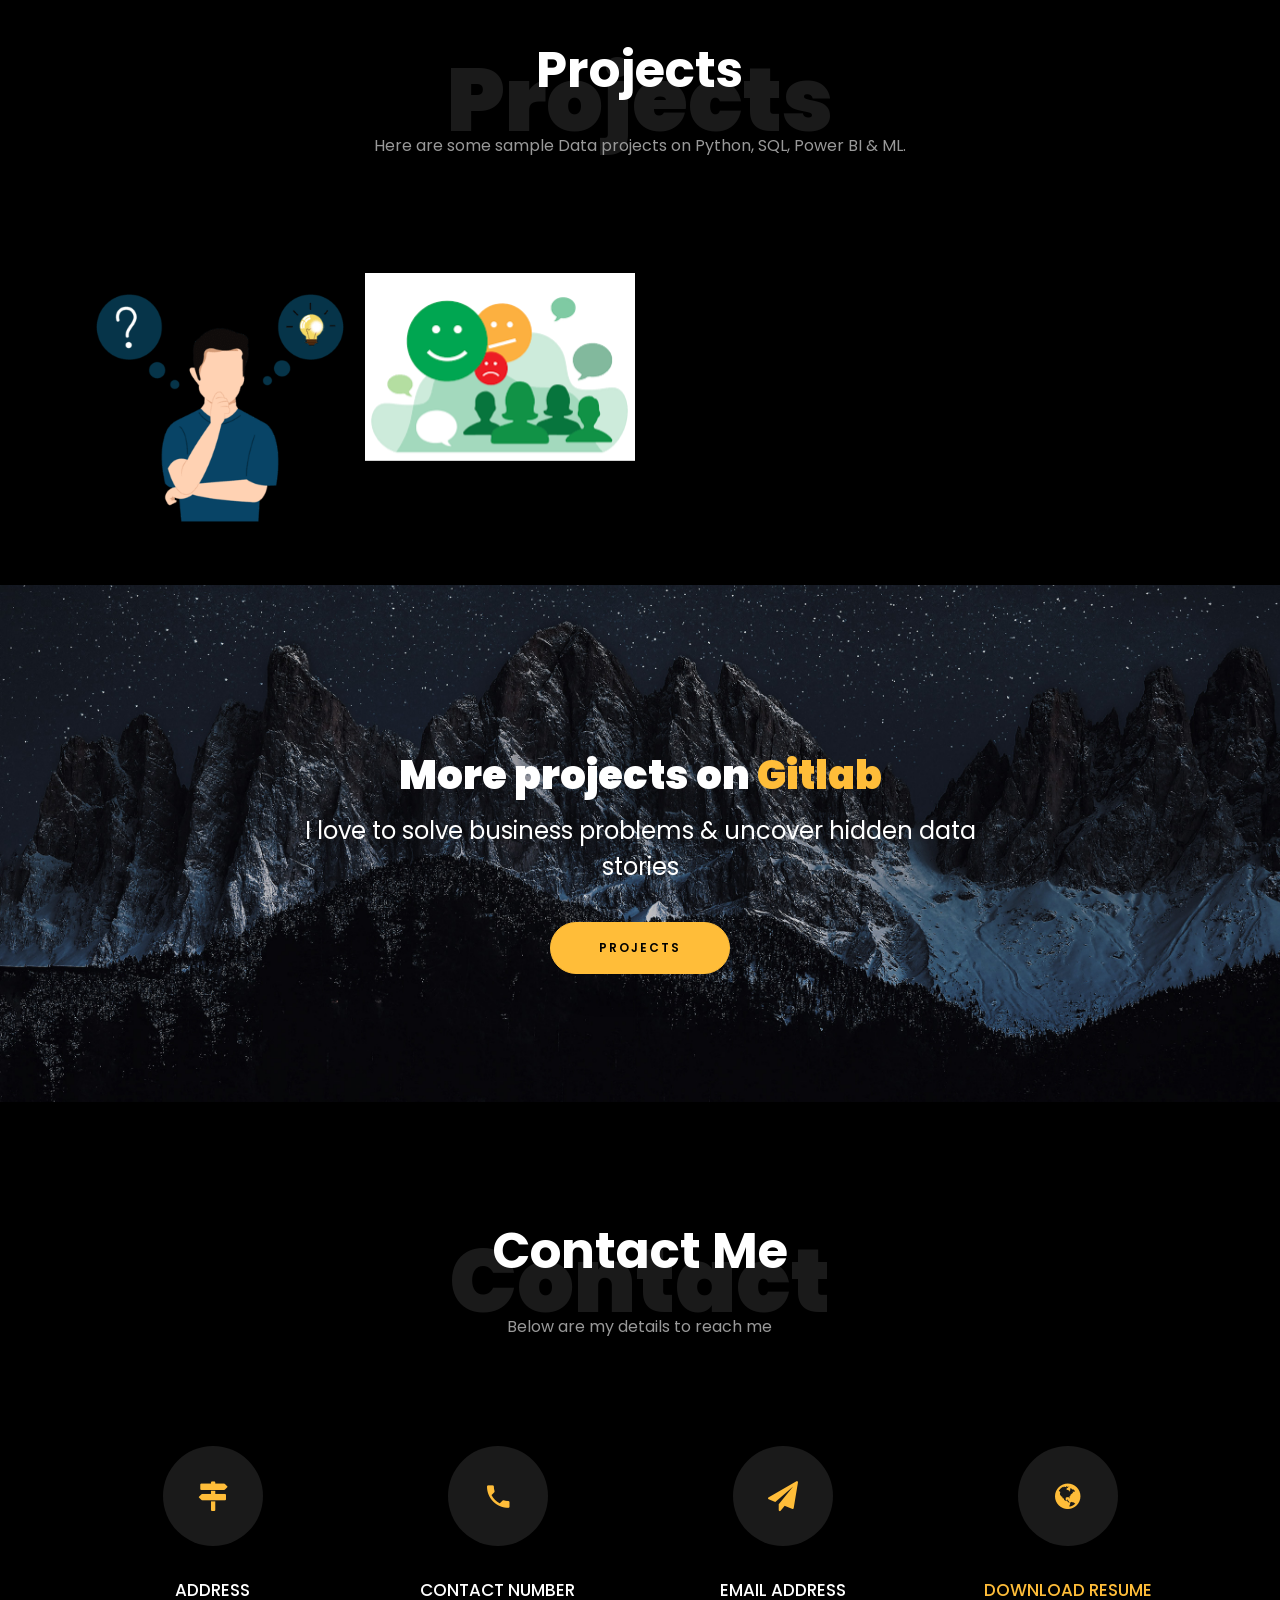
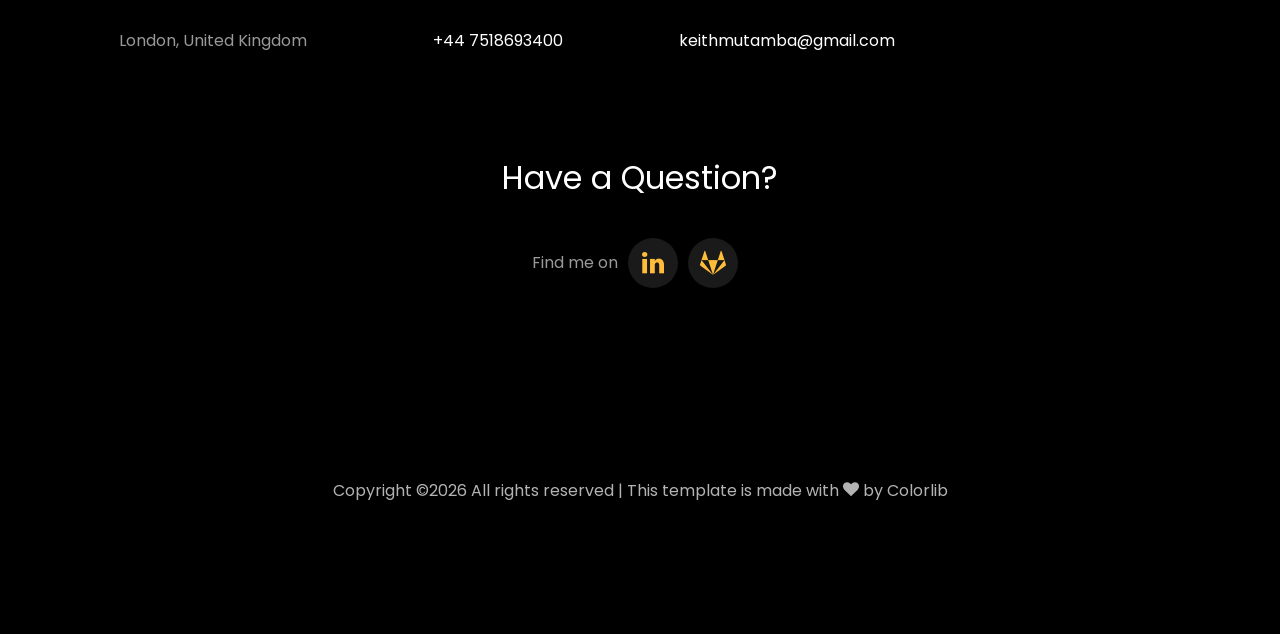
==== commit d414eff0: "Update index.html" ====
--- a/index.html
+++ b/index.html
@@ -389,7 +389,7 @@
         	
 				  <!-- CARD 1 -->
 				  <div class="item">
-				    <a href="https://gitlab.com/keithmutamba/nlp-tokenizer-analysis.git" class="d-block content set-custom-card">
+				    <a href="https://gitlab.com/keithmutamba/llm_agent.git" class="d-block content set-custom-card">
 		          <img src="images/thinking.png" class="img-fluid" alt="img">
 		          <div class="set-overlay-card">
 		           	<h3 class="heading set-f-25"><strong>LLM AI Agent</strong></h3>
@@ -399,7 +399,7 @@
 					  
 				  <!-- CARD 2 -->
 				  <div class="item">
-				    <a href="https://gitlab.com/keithmutamba/llm-sentiment-analysis.gits" class="d-block content set-custom-card">
+				    <a href="https://gitlab.com/keithmutamba/hybrid_rag_system.git" class="d-block content set-custom-card">
 		          <img src="images/sentiment_analysis.png" class="img-fluid" alt="img">
 		          <div class="set-overlay-card">
 		           	<h3 class="heading set-f-25"><strong>LLM RAG Implementation</strong></h3>
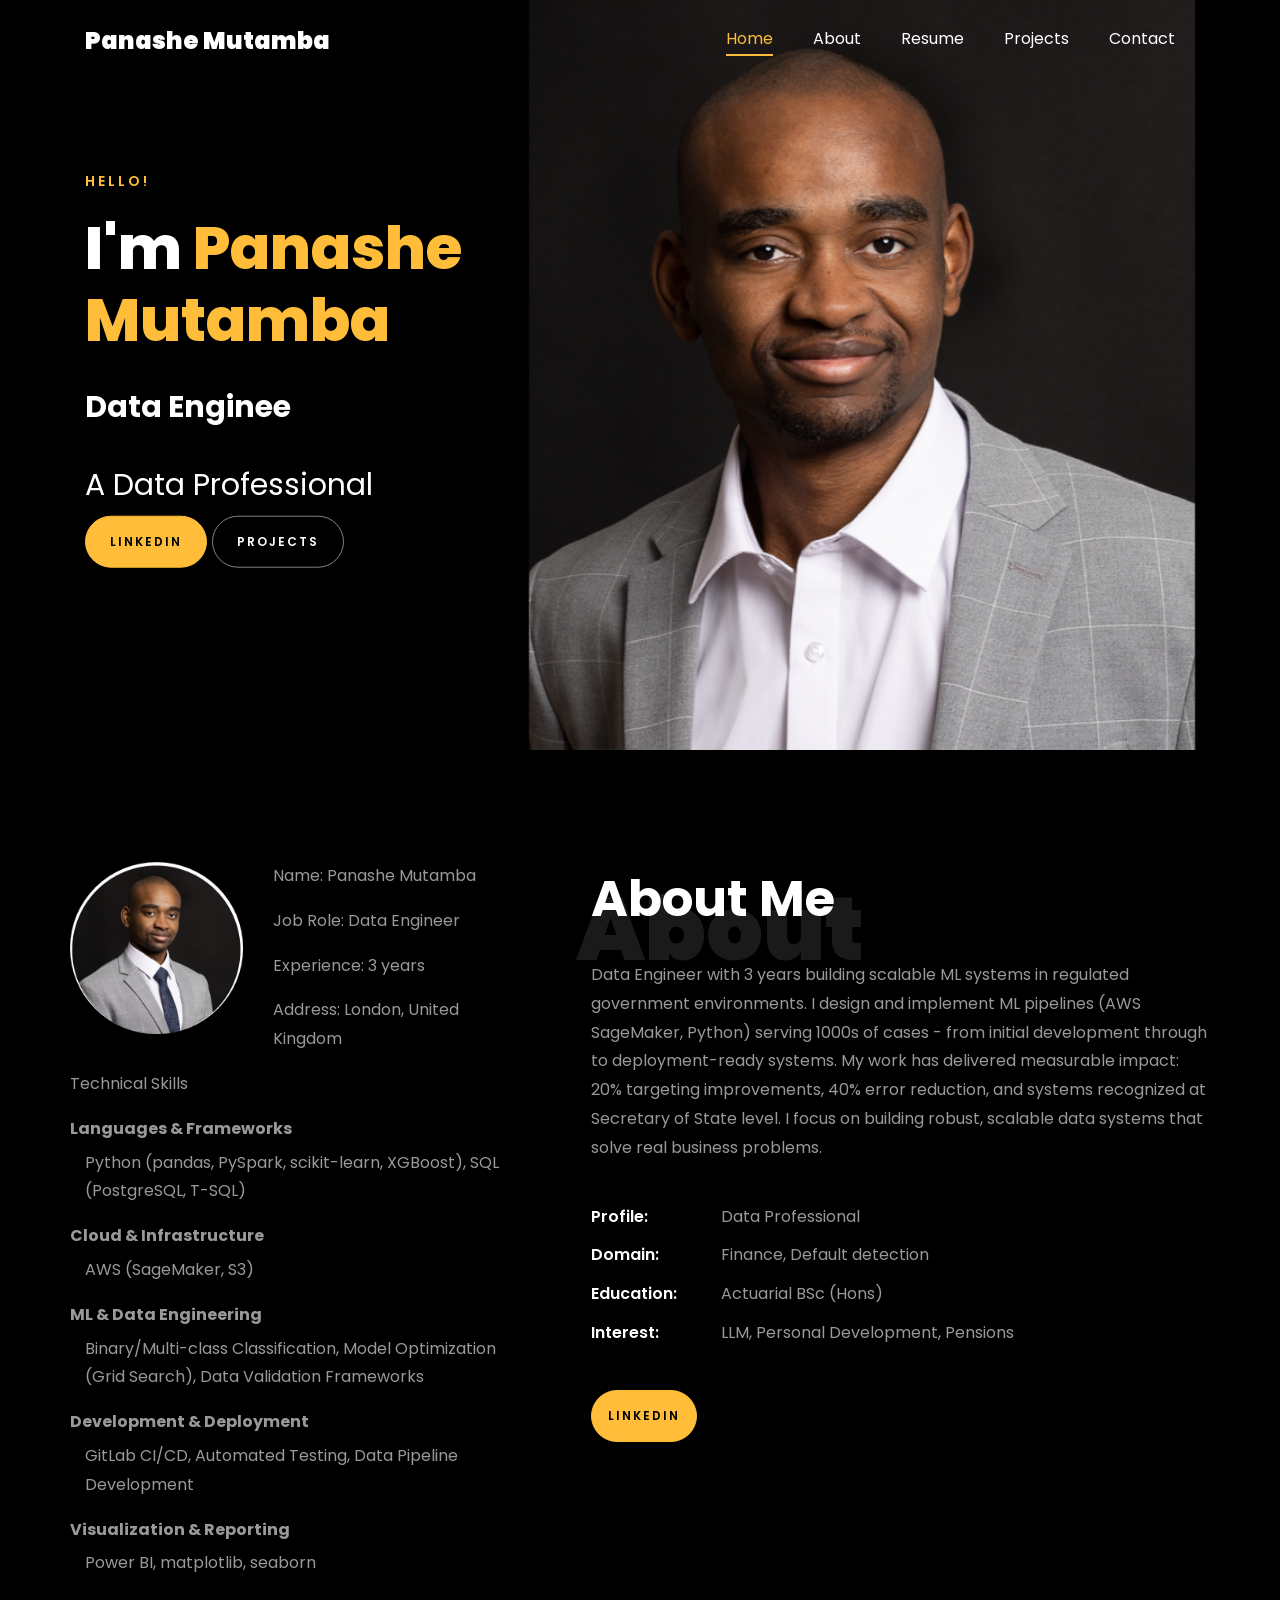
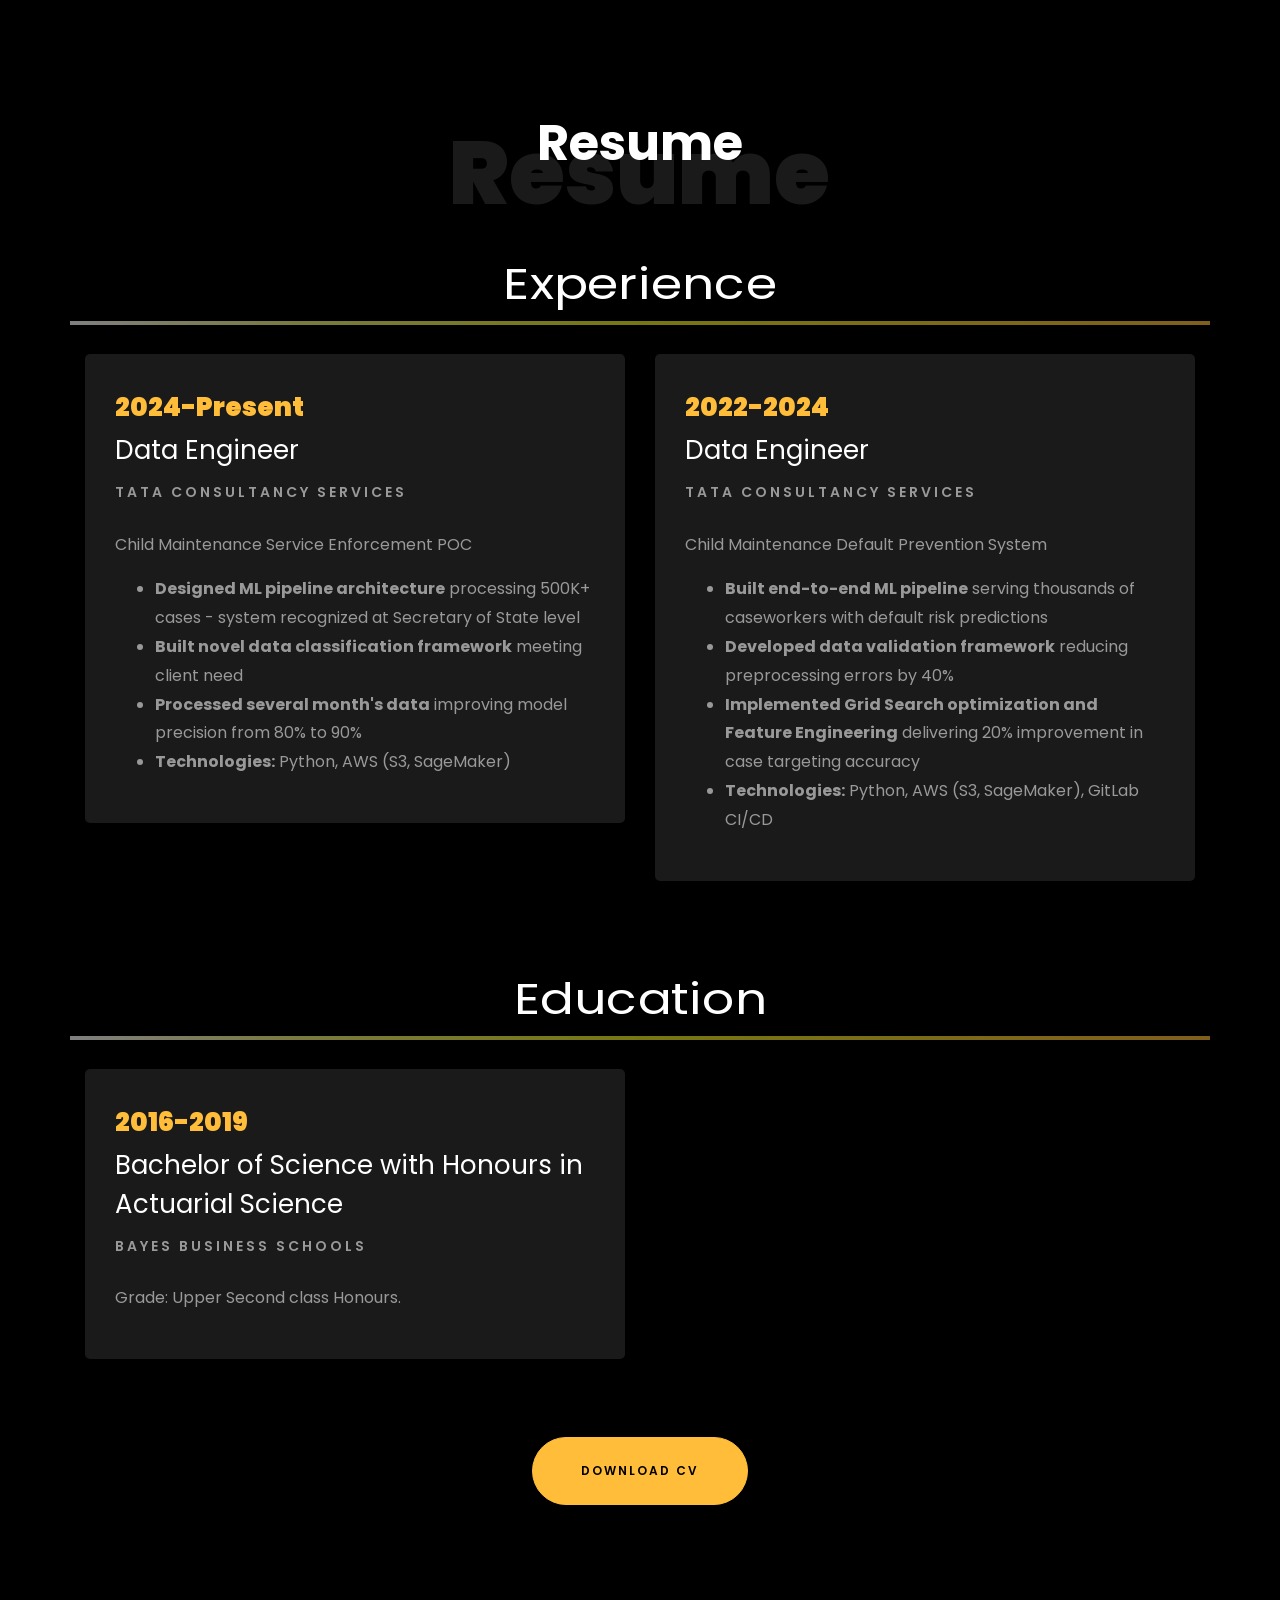
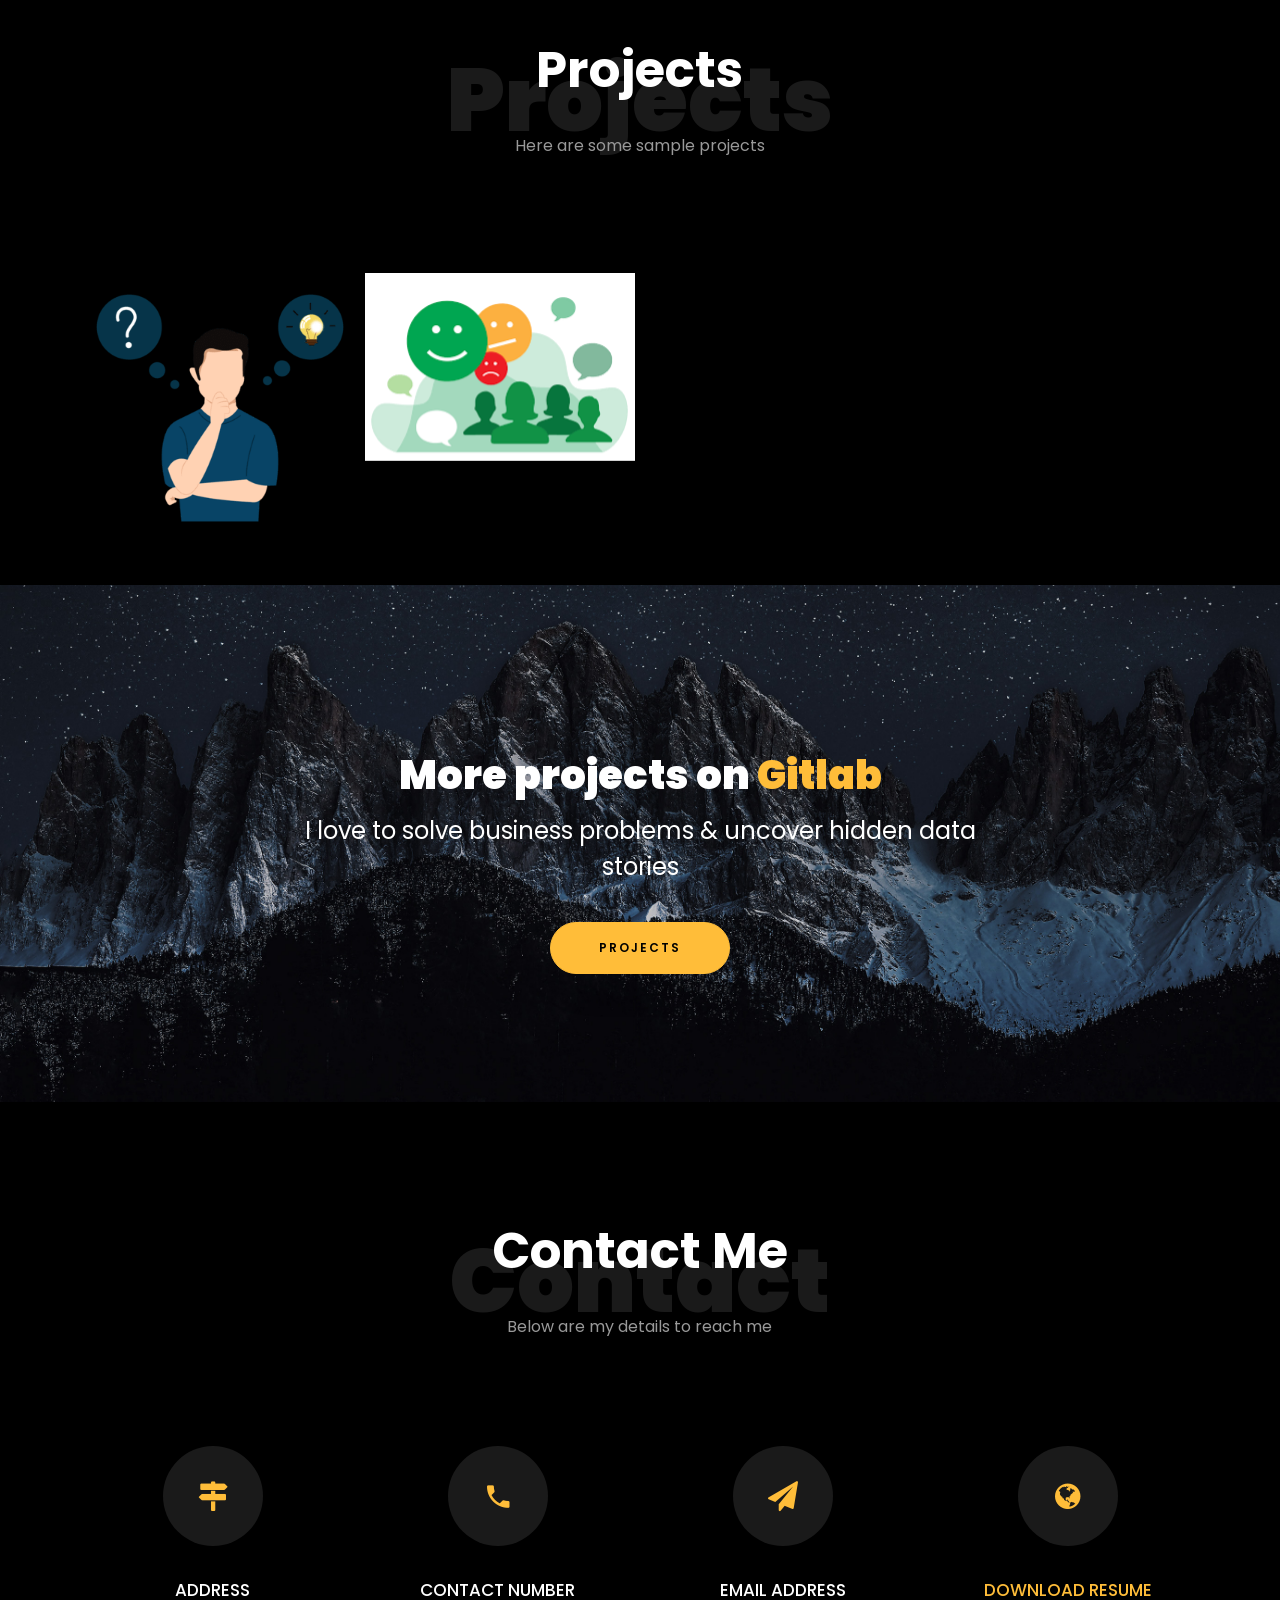
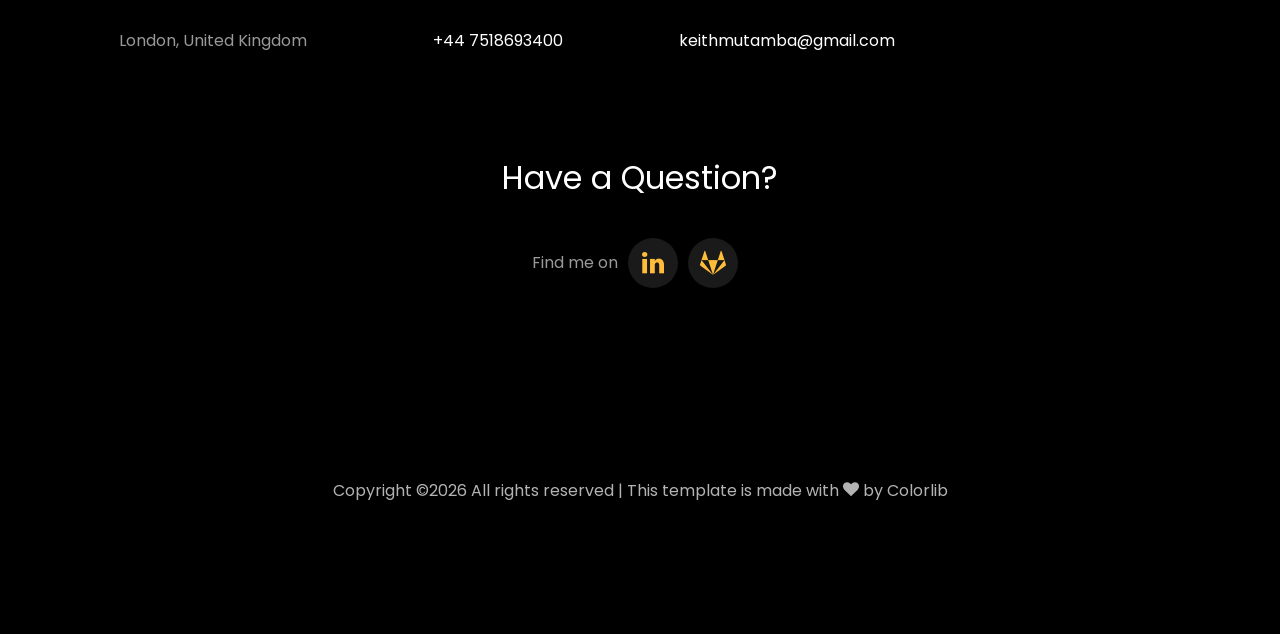
==== commit 9e34e60c: "Update index.html" ====
--- a/index.html
+++ b/index.html
@@ -379,7 +379,7 @@
           <div class="col-md-7 heading-section text-center ftco-animate">
             <h1 class="big big-2">Projects</h1>
             <h2 class="mb-4">Projects</h2>
-            <p>Here are some sample Data projects on Python, SQL, Power BI & ML.</p>
+            <p>Here are some sample projects</p>
           </div>
         </div>
         <!-- CARDS GRID -->
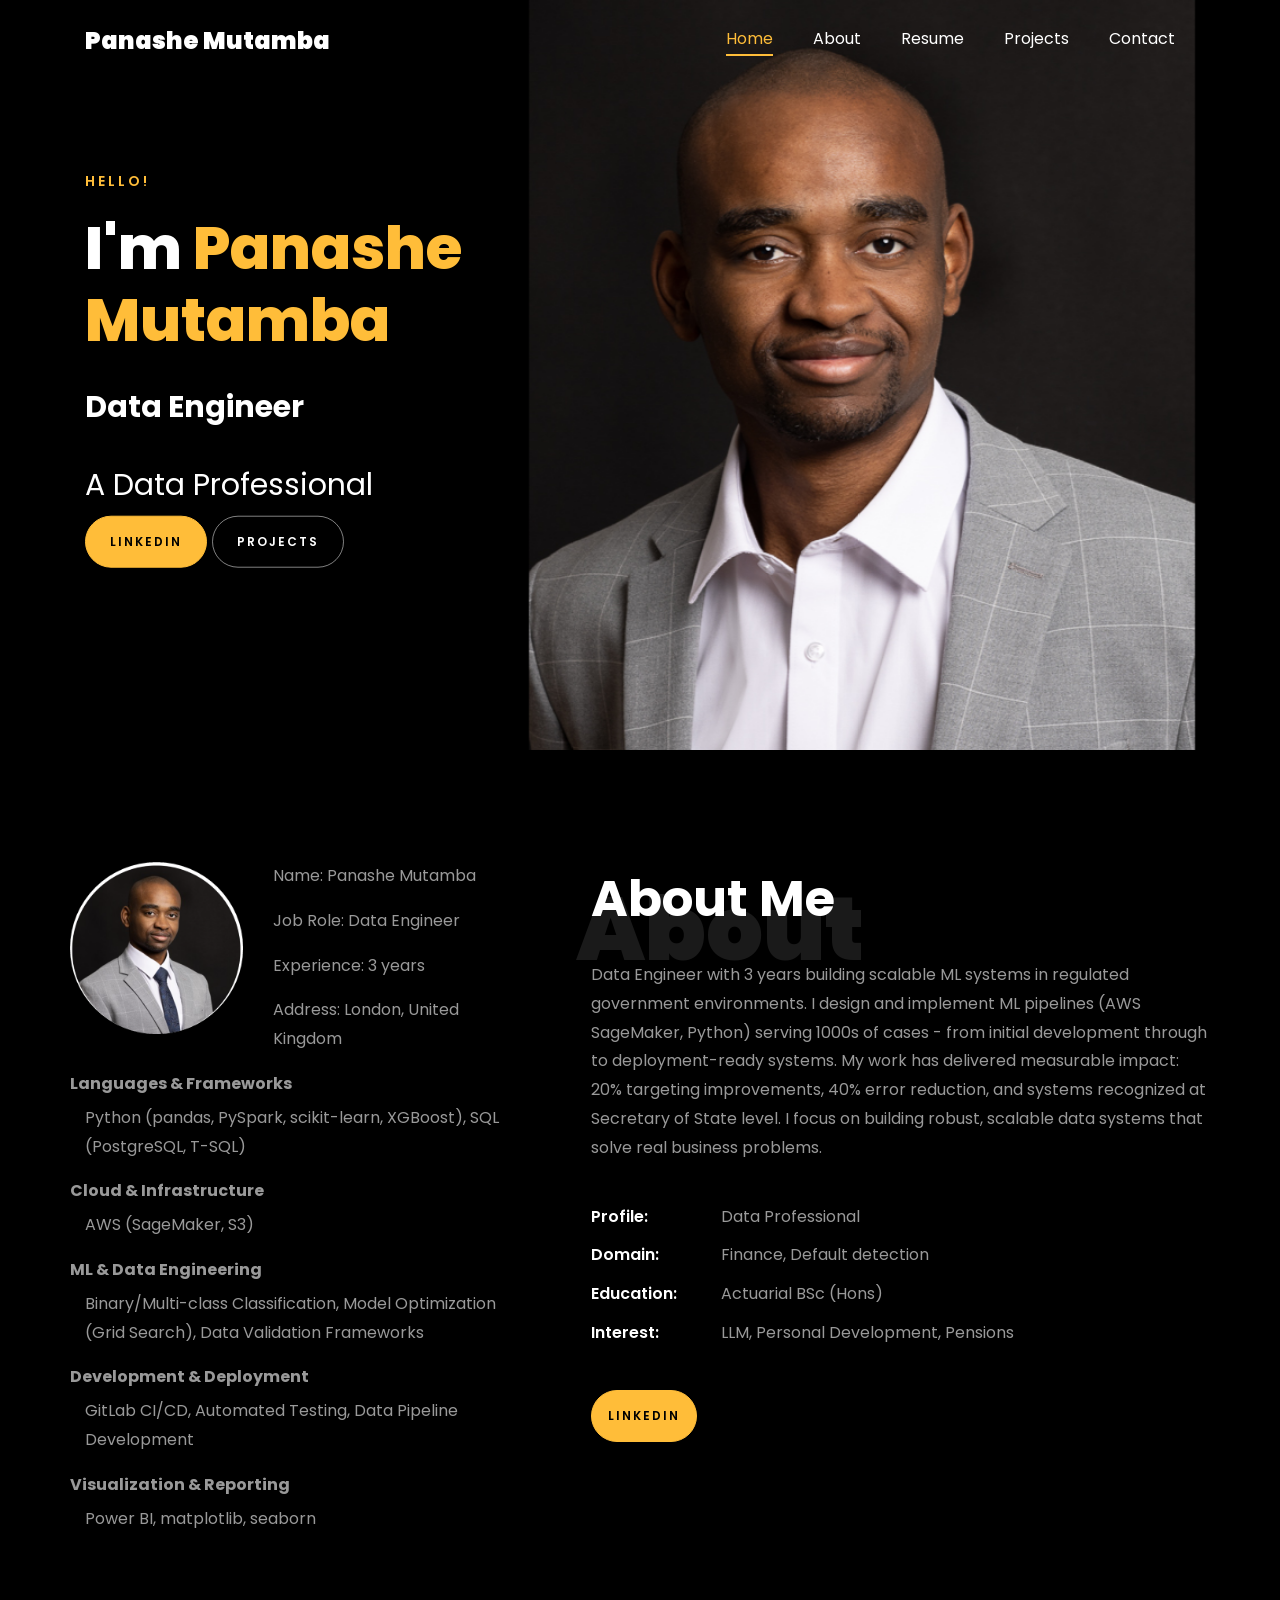
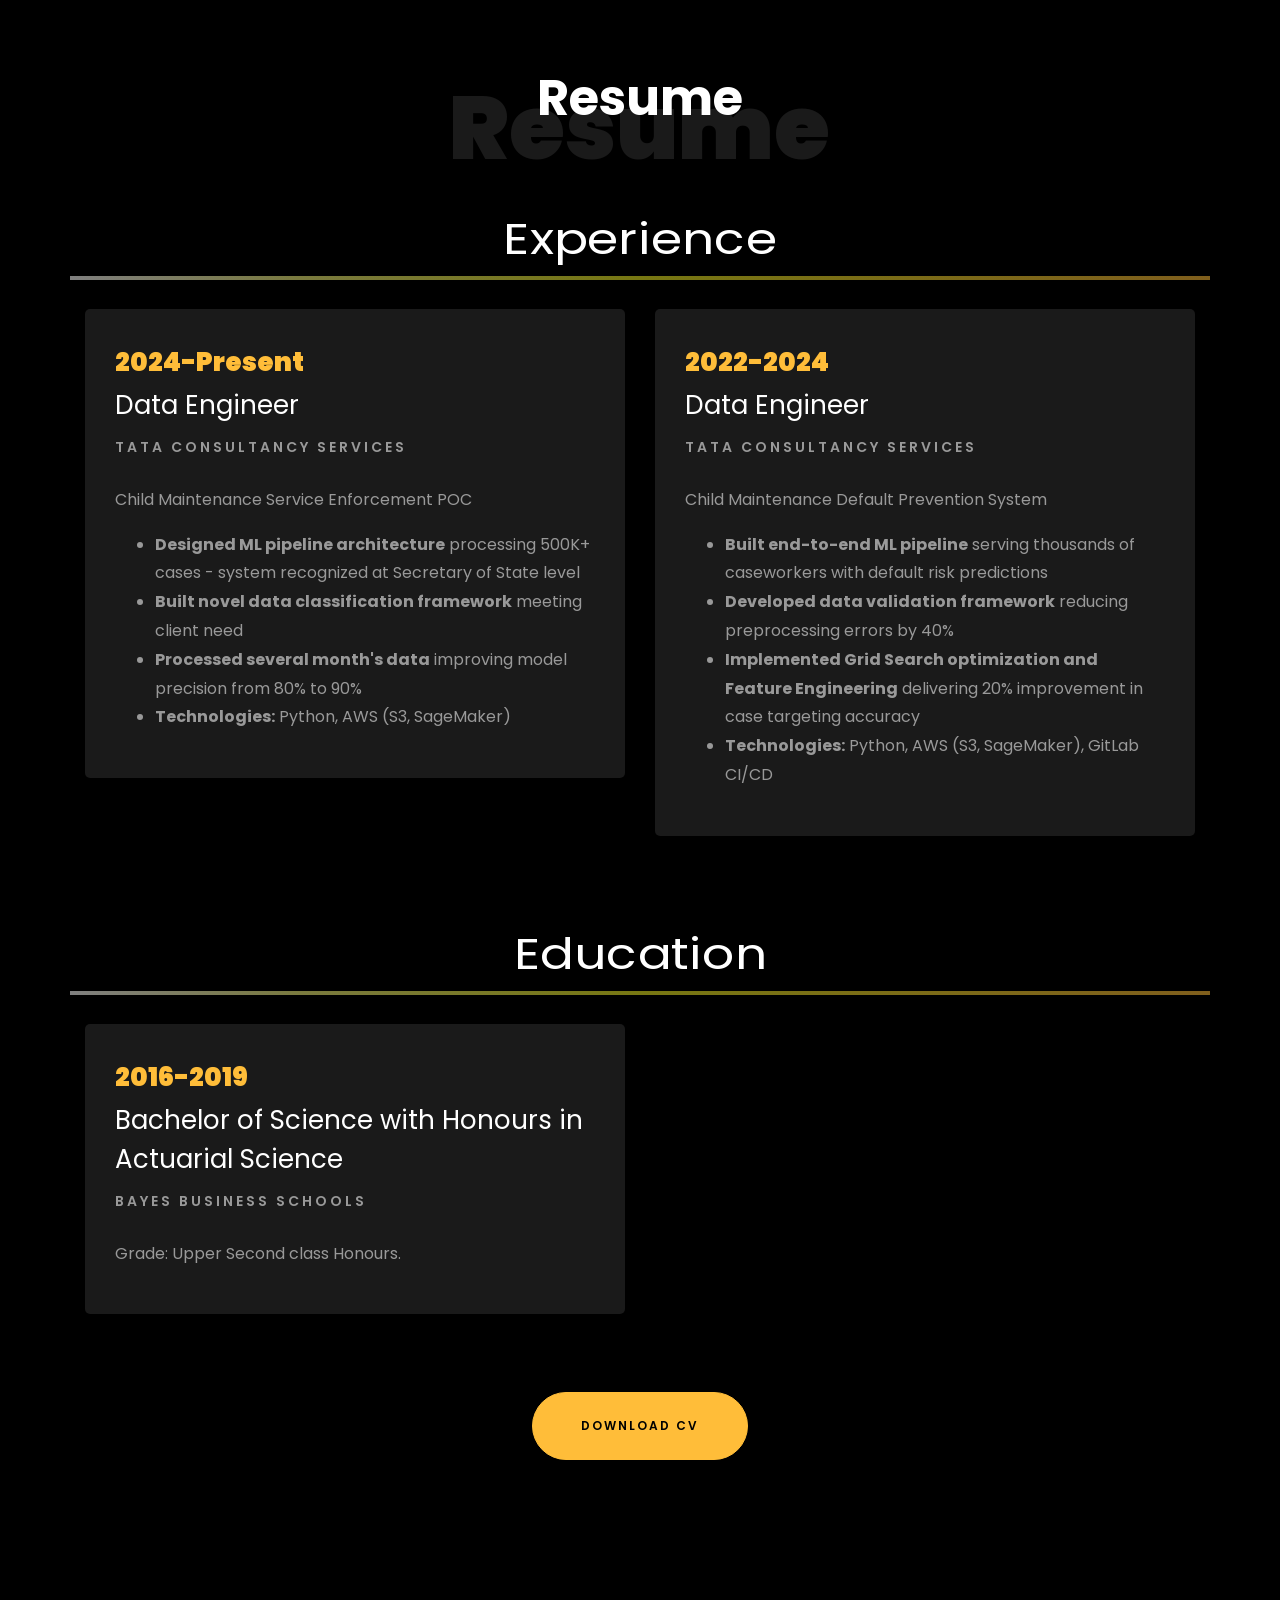
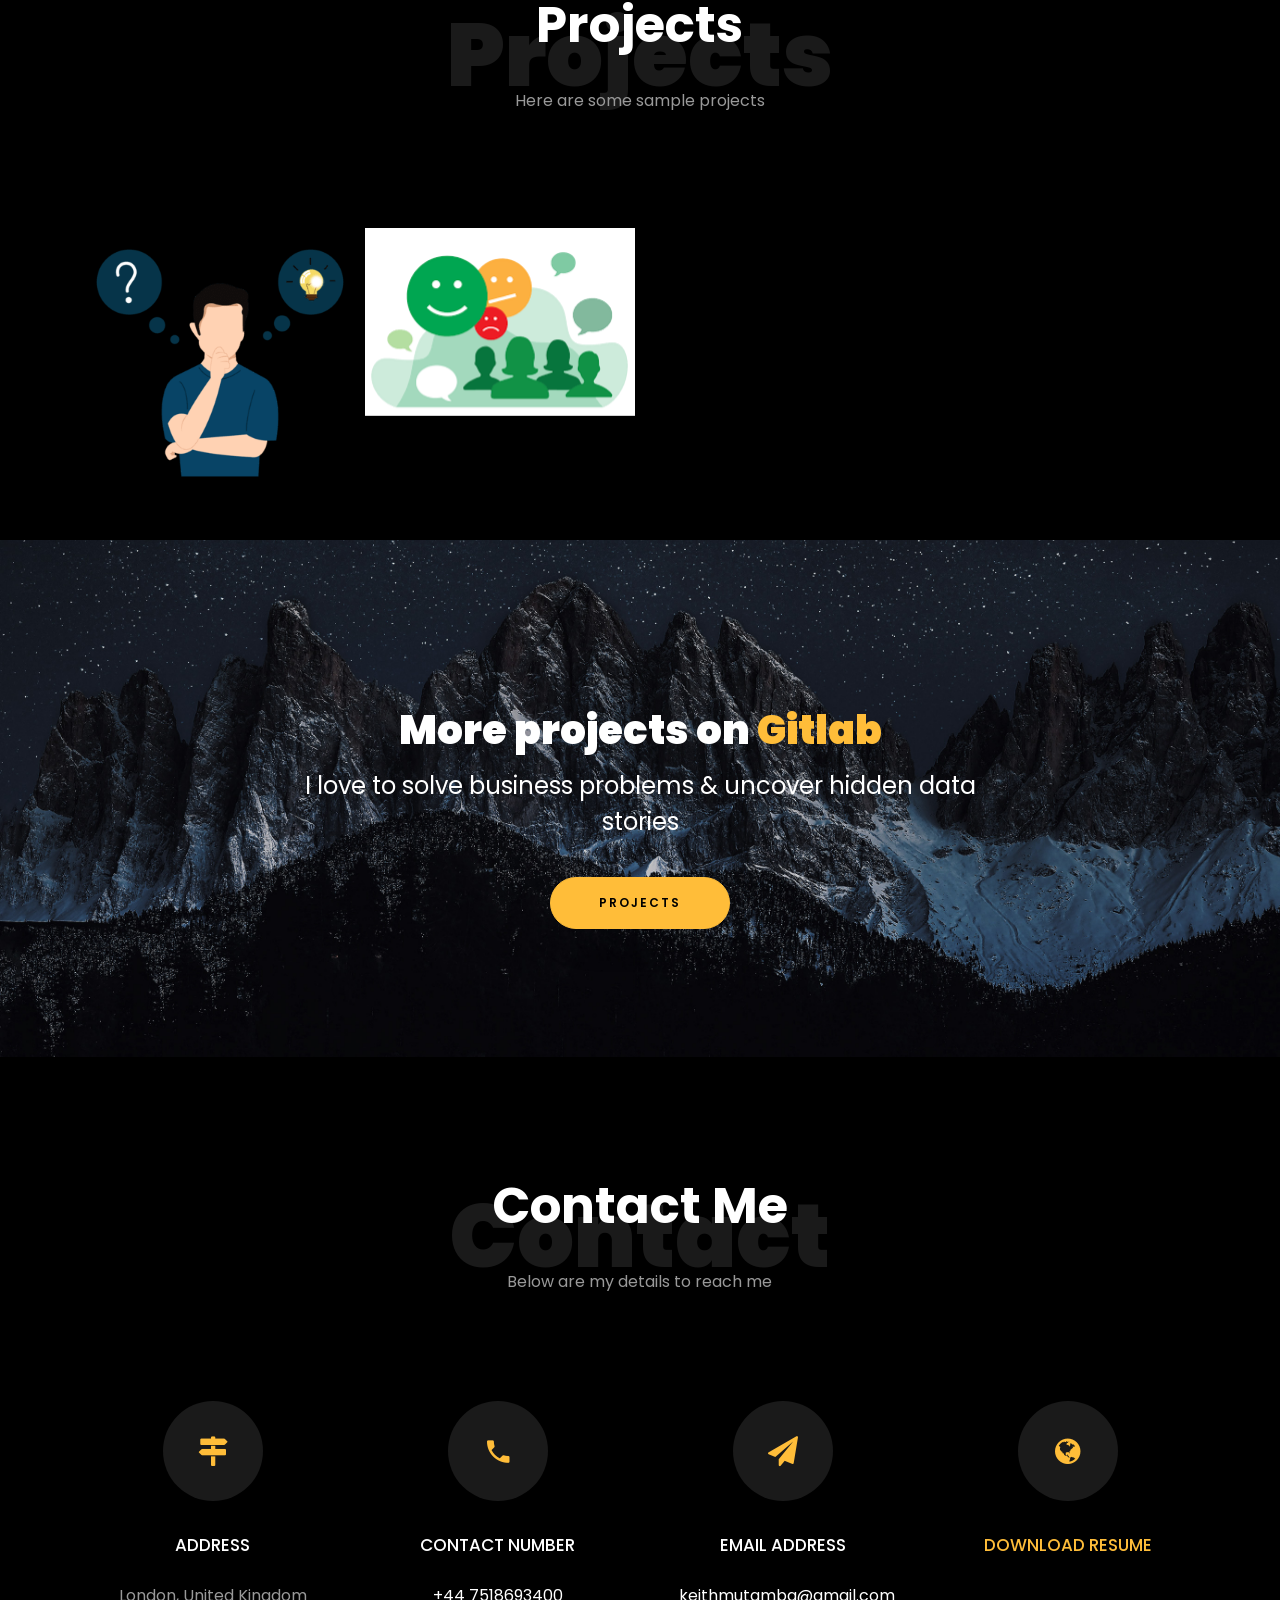
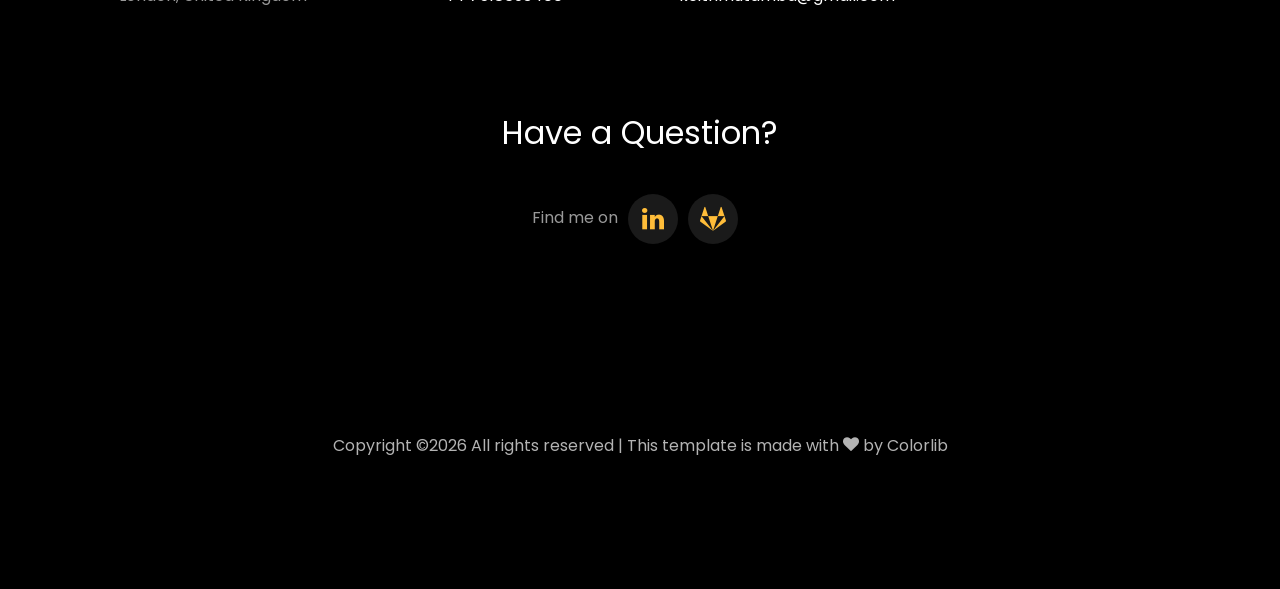
==== commit 7e6dc9ba: "Update index.html" ====
--- a/index.html
+++ b/index.html
@@ -228,7 +228,7 @@
 								  </div>
 
 								<div class="skill-mf">
-									<p class="title-s">Technical Skills</p>
+									
     
 									    <span><strong>Languages & Frameworks</strong></span>
 									    <p style="margin-left: 15px; margin-top: 5px;">Python (pandas, PySpark, scikit-learn, XGBoost), SQL (PostgreSQL, T-SQL)</p>
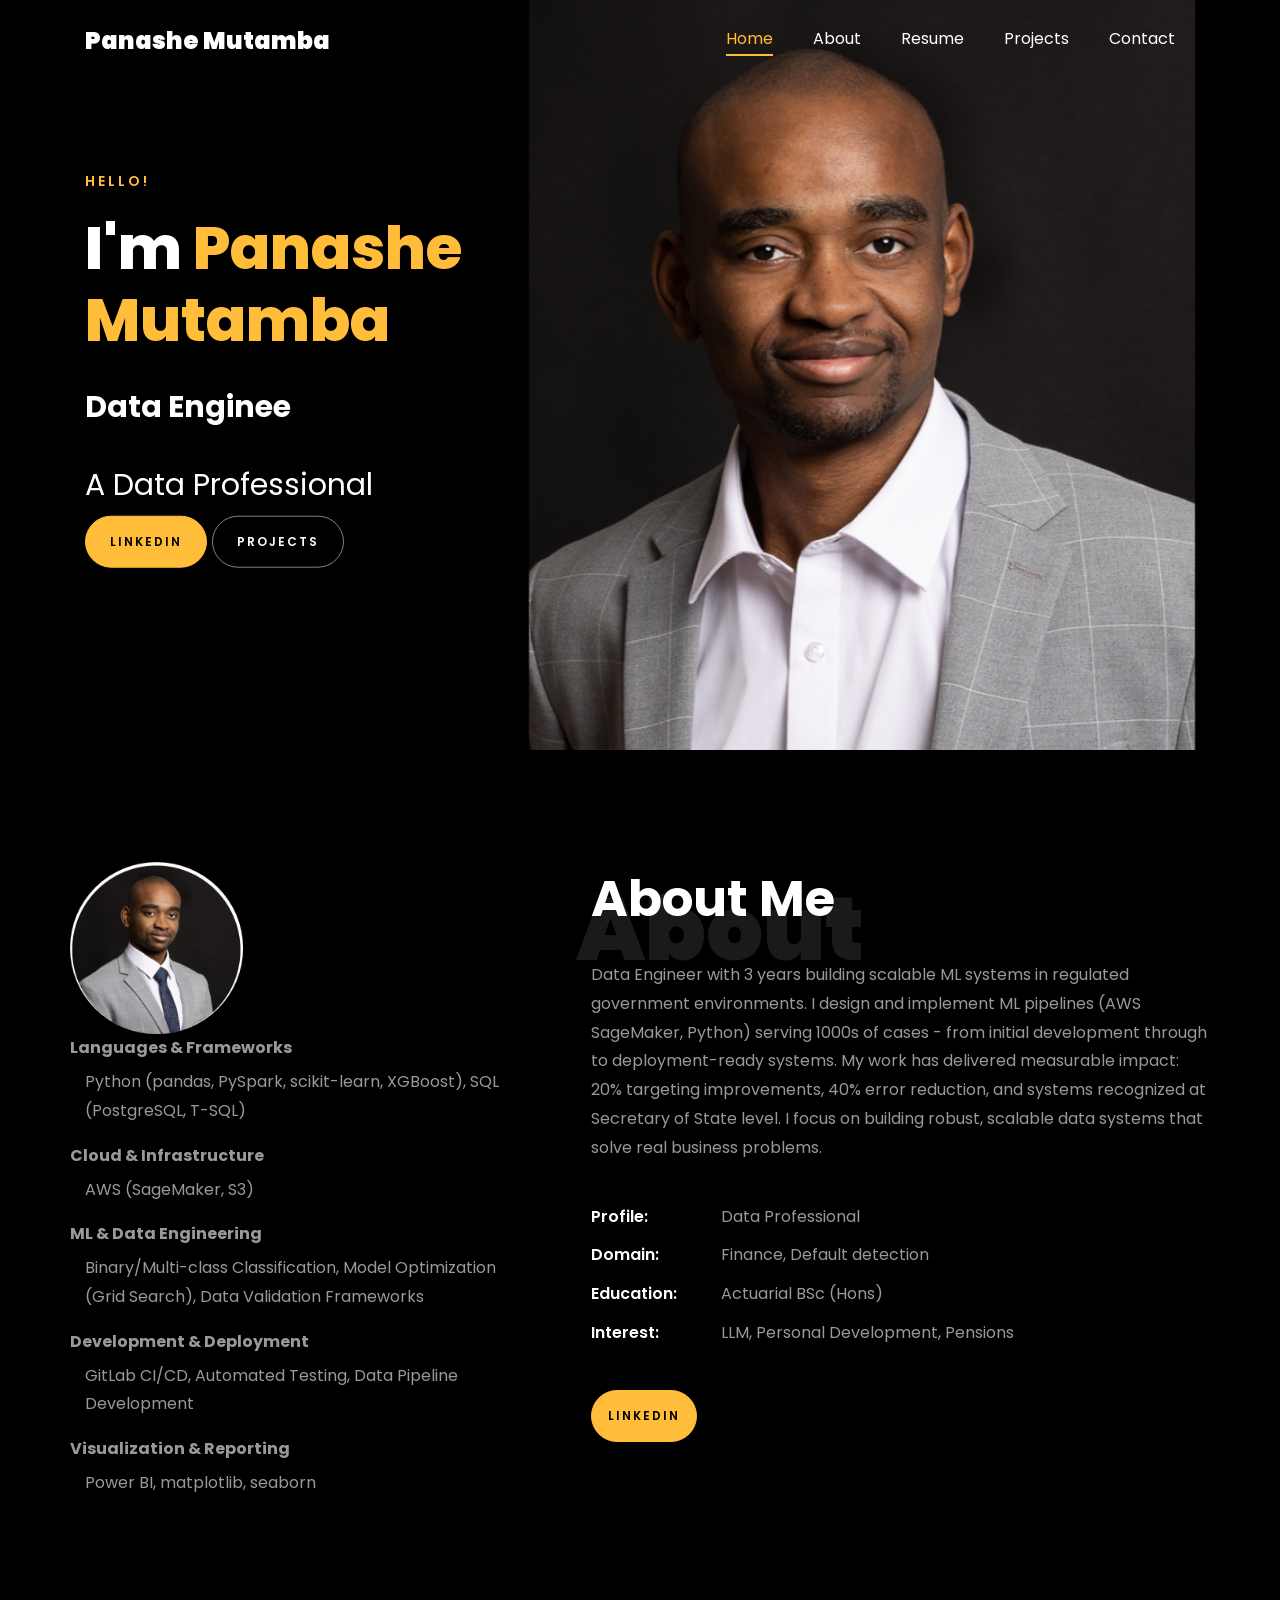
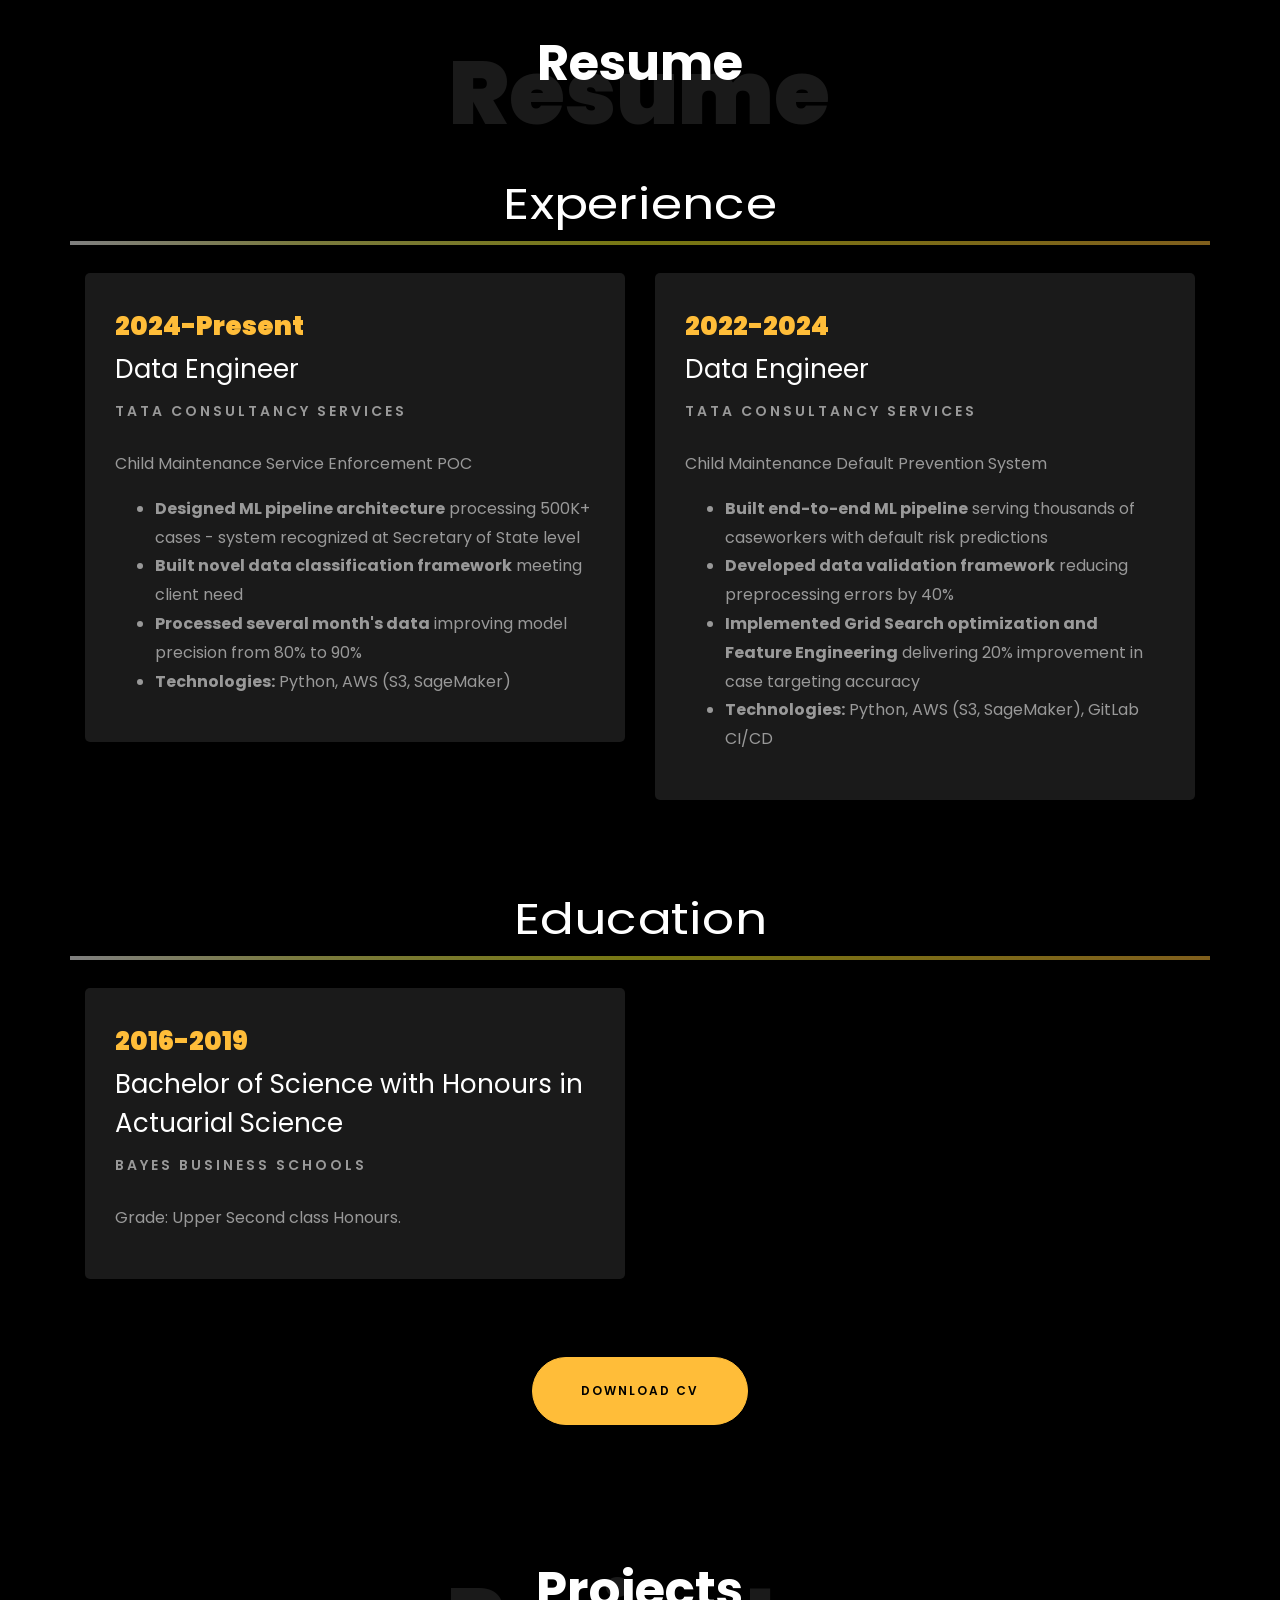
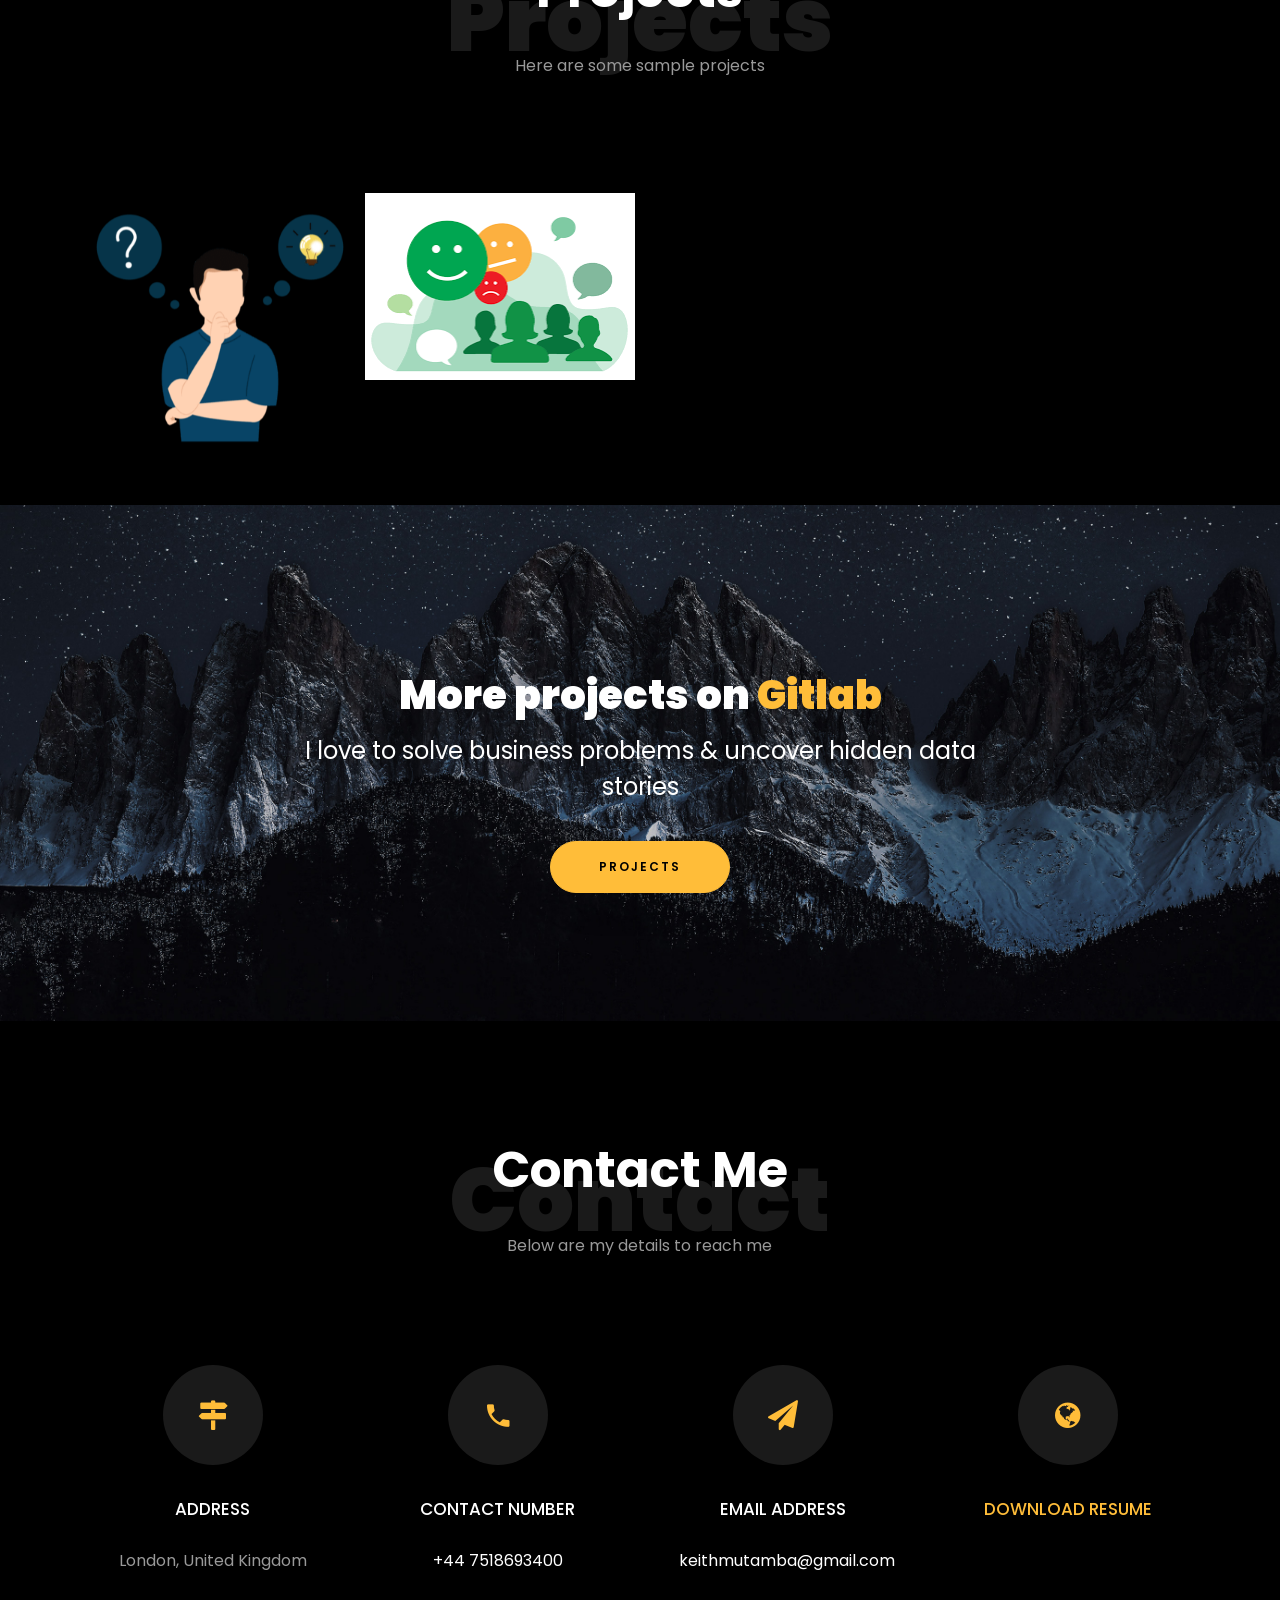
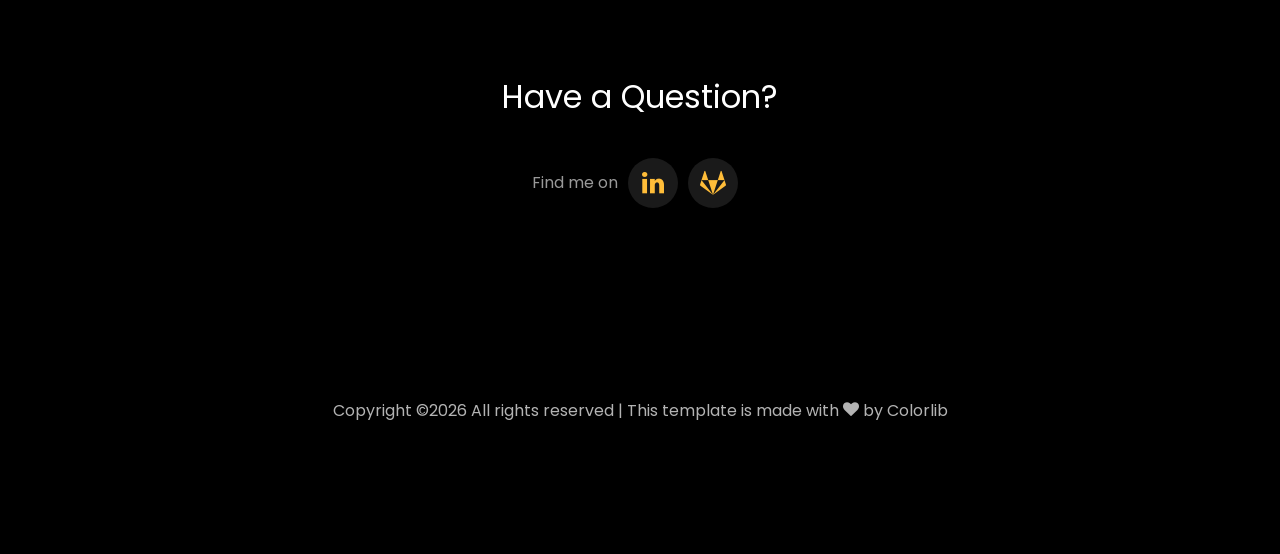
==== commit 5833d131: "Update index.html" ====
--- a/index.html
+++ b/index.html
@@ -217,14 +217,7 @@
 									  </div>
 									</div>
 									<!-- Details next to profile image -->
-									<div class="col-sm-6 col-md-7">
-									  <div class="about-info">
-										<p><span class="title-s">Name: </span> <span>Panashe Mutamba</span></p>
-										<p><span class="title-s">Job Role: </span> <span>Data Engineer</span></p>
-										<p><span class="title-s">Experience: </span> <span>3 years</span></p>
-										<p><span class="title-s">Address: </span> <span>London, United Kingdom</span></p>
-									  </div>
-									</div>
+									
 								  </div>
 
 								<div class="skill-mf">
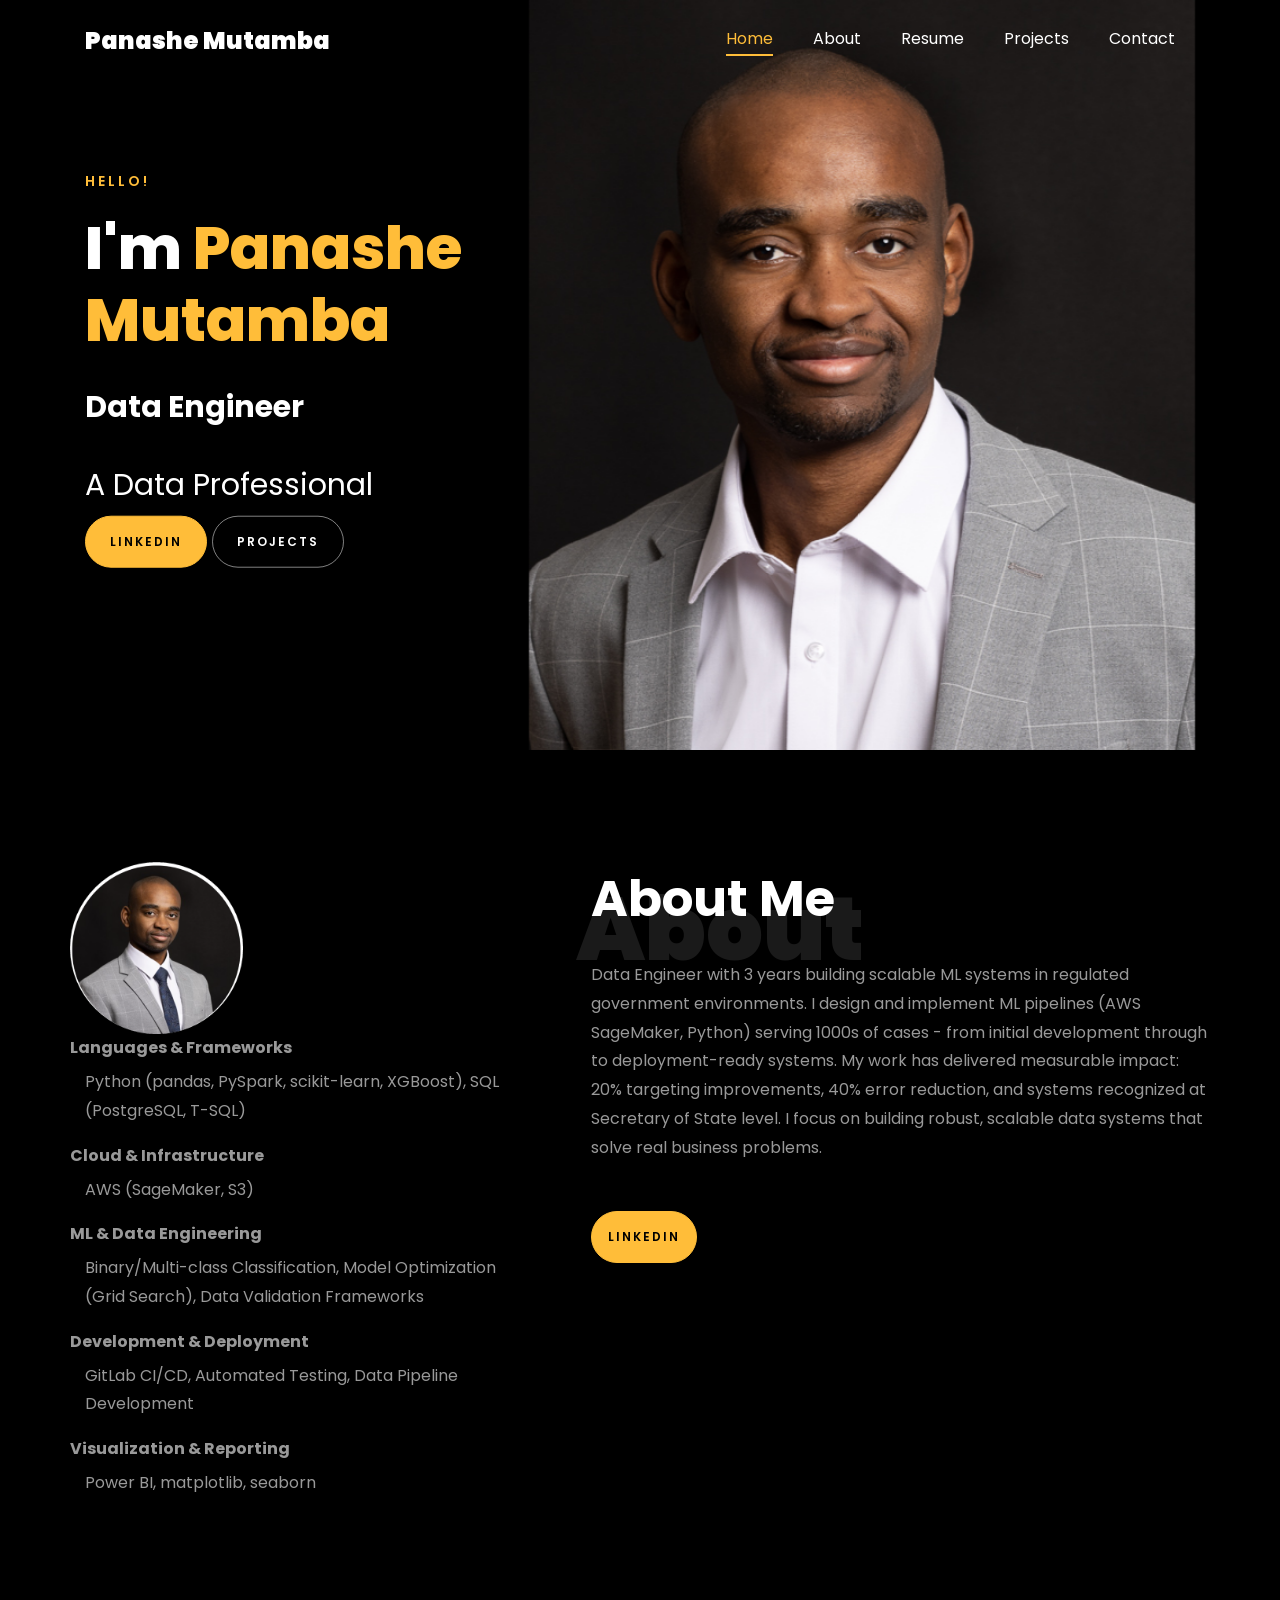
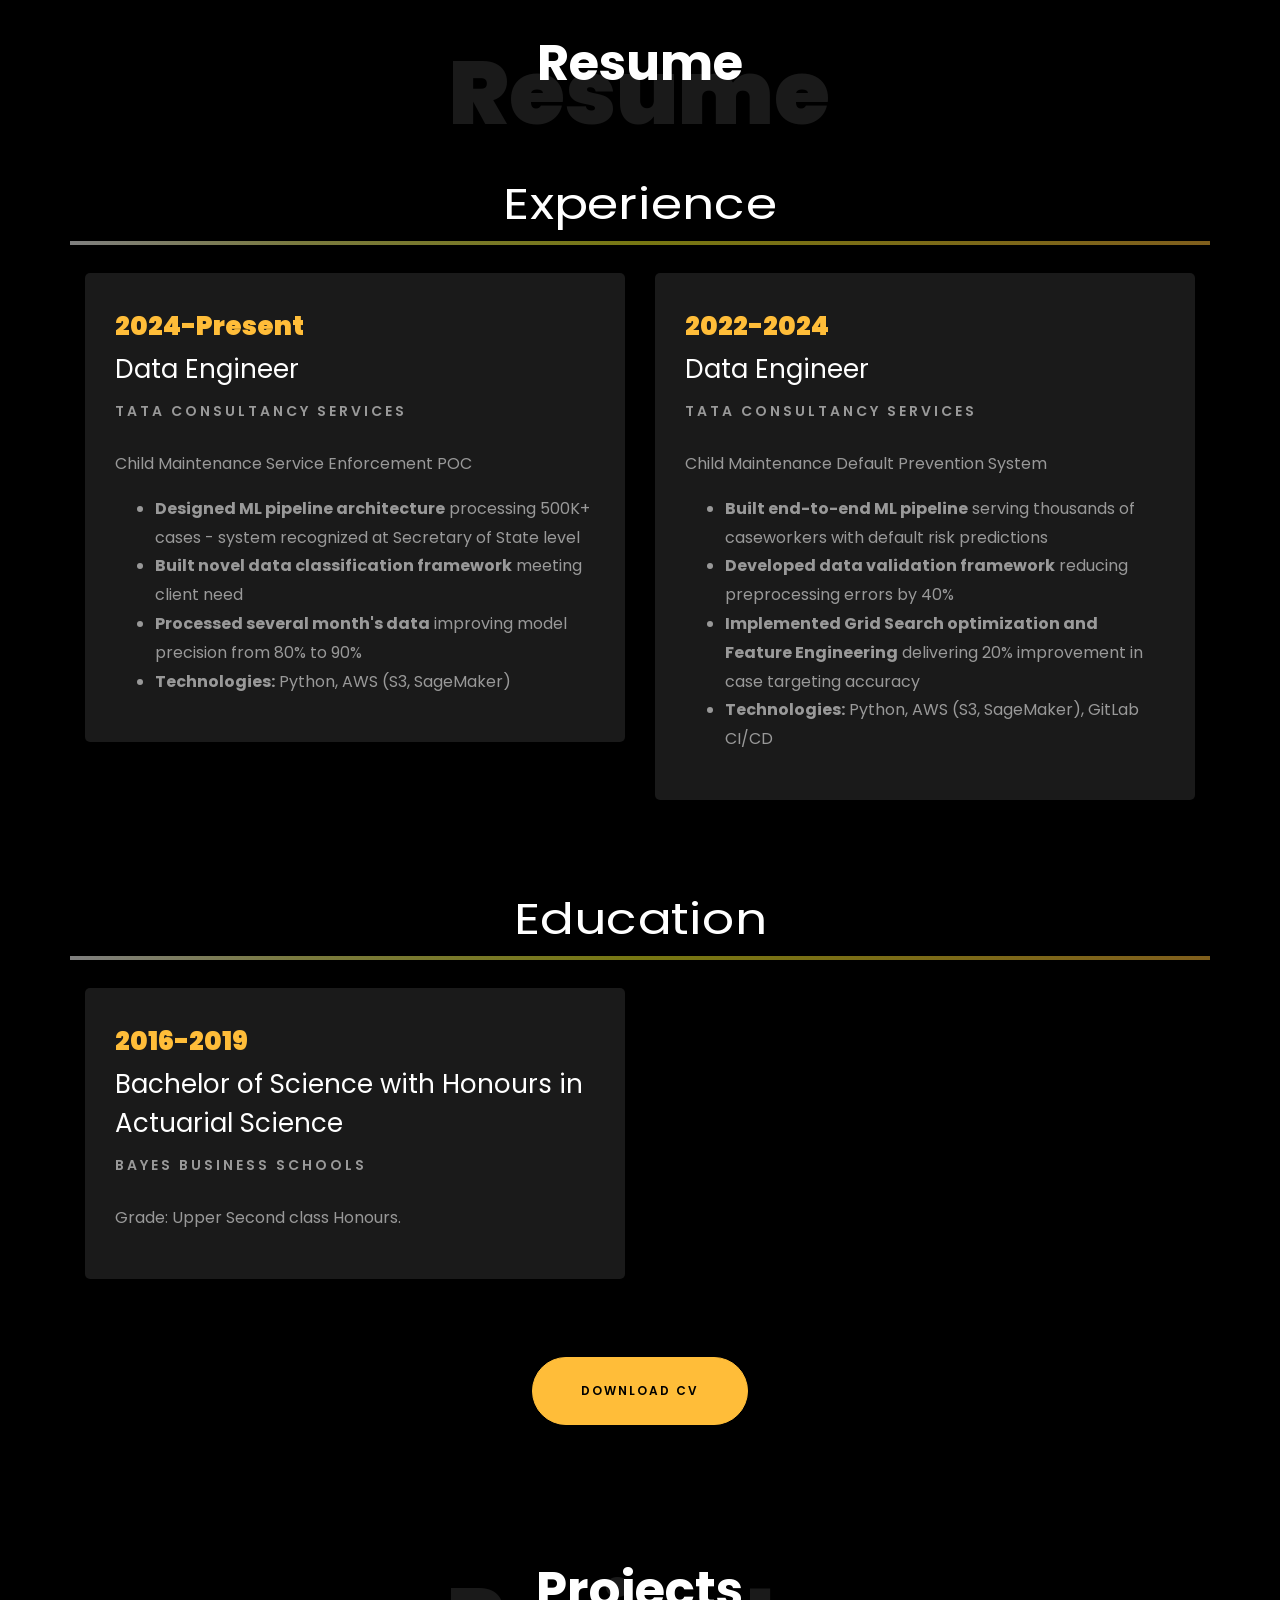
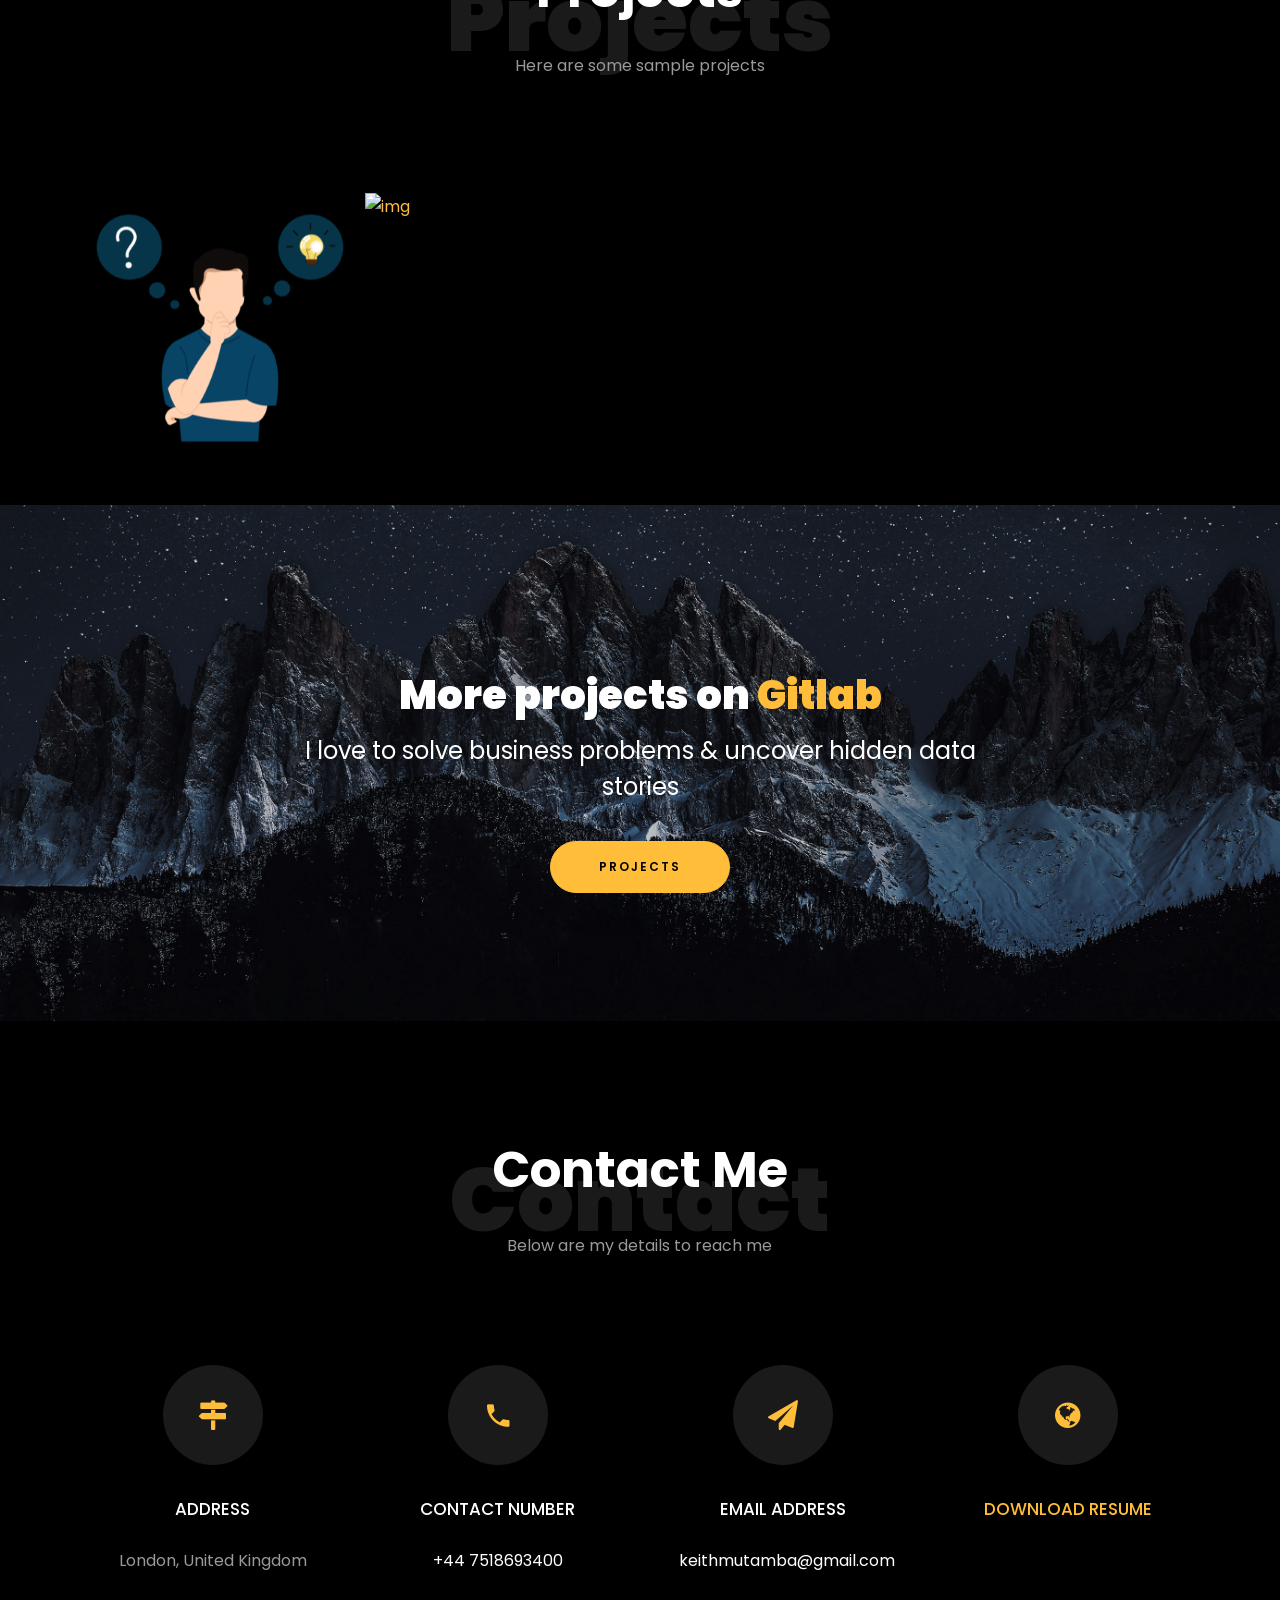
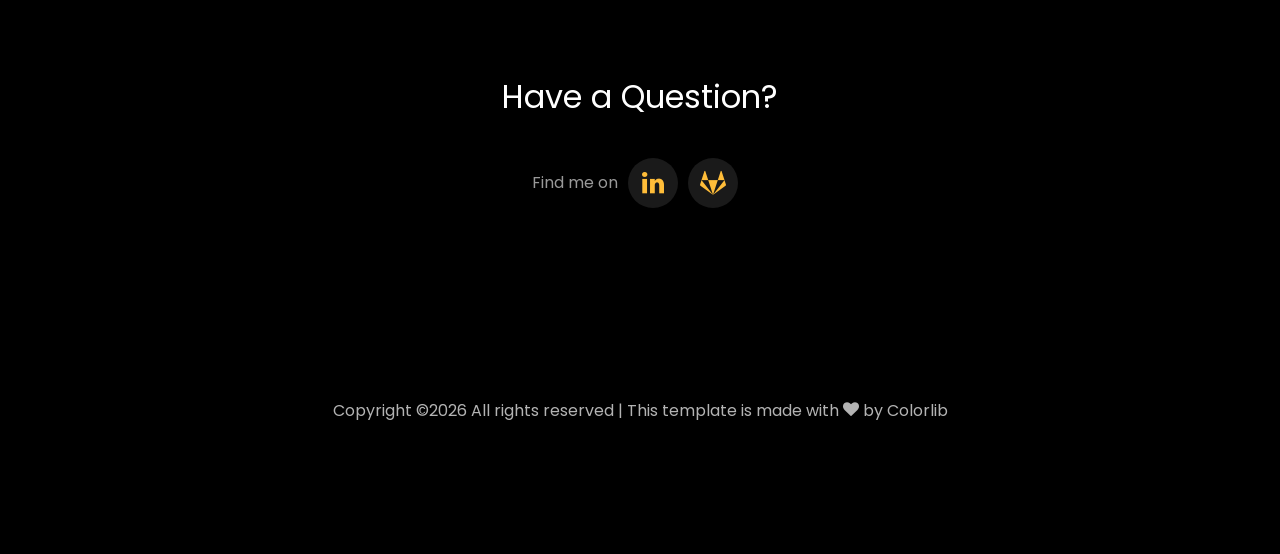
==== commit a1e54306: "Update index.html" ====
--- a/index.html
+++ b/index.html
@@ -255,13 +255,6 @@
 systems. My work has delivered measurable impact: 20% targeting improvements, 40% error 
 reduction, and systems recognized at Secretary of State level. I focus on building robust, 
 scalable data systems that solve real business problems.</p>
-								<ul class="about-info mt-4 px-md-0 px-2">
-									<li class="d-flex"><span>Profile:</span> <span>Data Professional</span></li>
-									<li class="d-flex"><span>Domain:</span> <span>Finance, Default detection</span></li>
-									<li class="d-flex"><span>Education:</span> <span>Actuarial BSc (Hons)</span></li>
-									<li class="d-flex"><span>Interest:</span> <span>LLM, Personal Development, Pensions</span></li>
-									
-								</ul>
 							</div>
 						</div>
 
@@ -393,7 +386,7 @@
 				  <!-- CARD 2 -->
 				  <div class="item">
 				    <a href="https://gitlab.com/keithmutamba/hybrid_rag_system.git" class="d-block content set-custom-card">
-		          <img src="images/sentiment_analysis.png" class="img-fluid" alt="img">
+		          <img src="images/rag.jpg" class="img-fluid" alt="img">
 		          <div class="set-overlay-card">
 		           	<h3 class="heading set-f-25"><strong>LLM RAG Implementation</strong></h3>
 		          </div>
